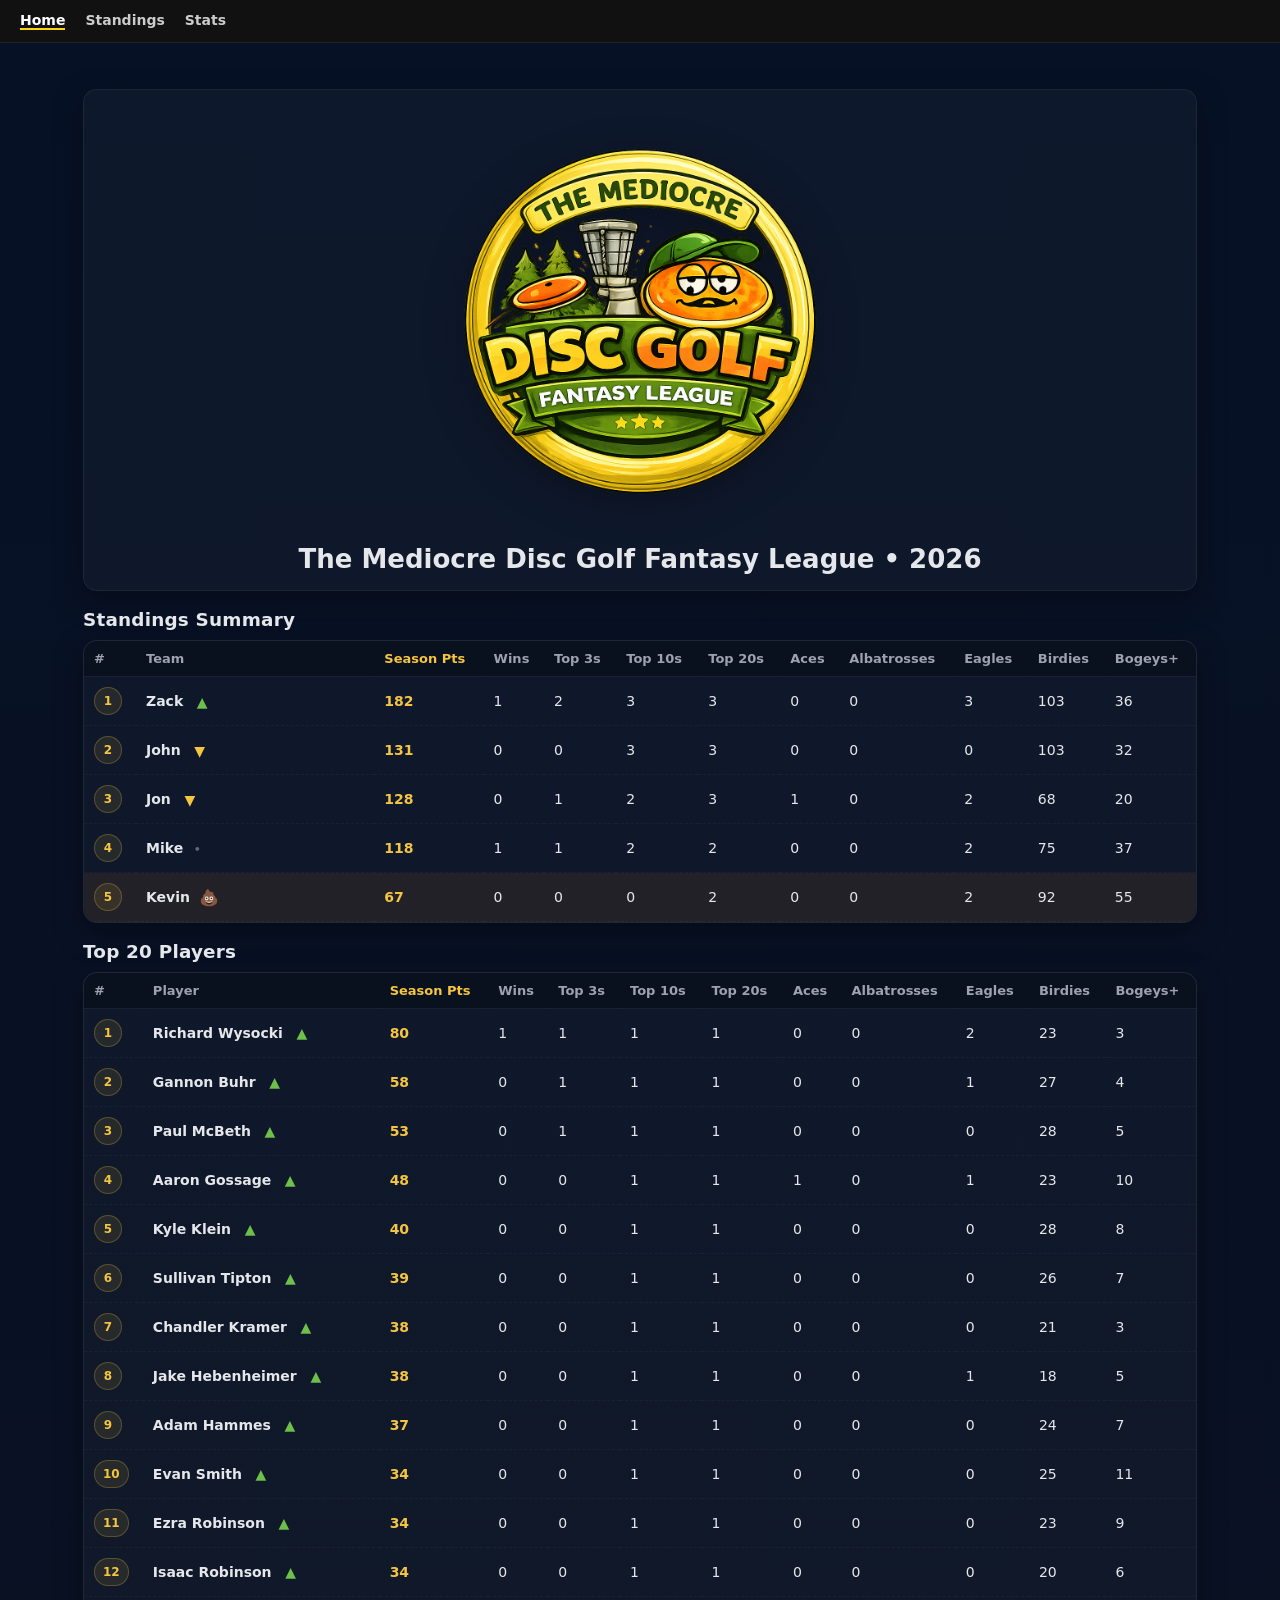
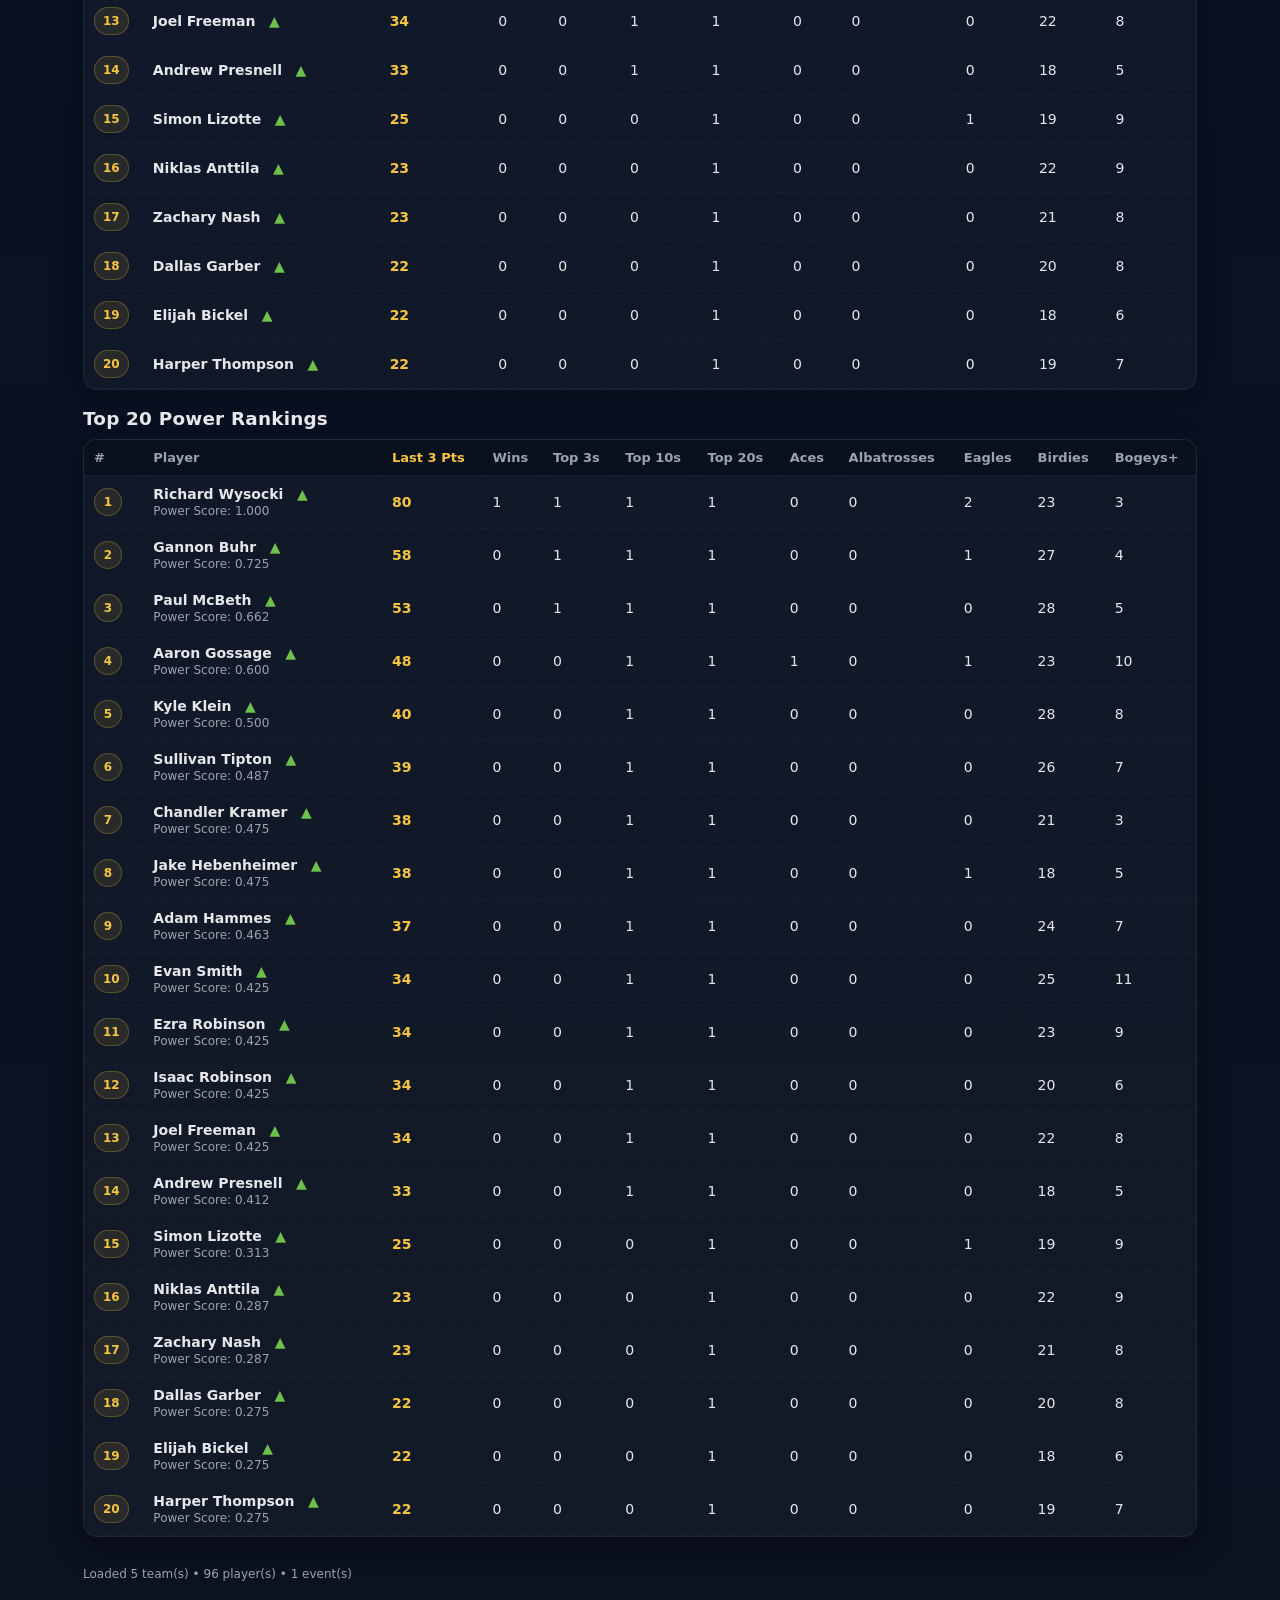
==== index.html @ b7d3c02b "Update index.html" ====
<!doctype html>
<html lang="en">
<head>
  <meta charset="utf-8" />
  <meta name="viewport" content="width=device-width,initial-scale=1" />
  <title>The Mediocre Disc Golf Fantasy League — Home</title>
  <link rel="stylesheet" href="assets/style.css" />
  <style>
    :root {
      --mdgfl-gold: #f5c542;
      --mdgfl-green: #6fbf4b;
      --mdgfl-yellow: #f5c542;
    }

    .home-wrap {
      display: grid;
      gap: 18px;
    }

    .meme-of-shame {
      background: rgba(121, 72, 28, 0.18);
    }      
    .hero {
      text-align: center;
      padding: 26px 18px 16px;
    }

    .hero-logo {
      width: min(420px, 82vw);
      max-width: 100%;
      display: block;
      margin: 0 auto 8px;
      filter: drop-shadow(0 10px 20px rgba(0,0,0,.28));
    }

    .hero h1 {
      margin: 0;
    }

    .section-head {
      display: flex;
      align-items: flex-end;
      justify-content: space-between;
      gap: 10px;
      margin-bottom: 10px;
      flex-wrap: wrap;
    }

    .section-head h2 {
      margin: 0;
      font-size: 1.15rem;
      letter-spacing: .2px;
    }

    .section-head .meta {
      font-size: .92rem;
    }

    .summary-table th,
    .summary-table td {
      white-space: nowrap;
      vertical-align: middle;
    }

    .summary-table td.name-cell {
      white-space: normal;
      min-width: 220px;
    }

    .summary-table td.points-cell,
    .summary-table th.points-cell {
      font-weight: 800;
      color: var(--mdgfl-gold);
    }

    .summary-table.compact td,
    .summary-table.compact th {
      padding-top: 10px;
      padding-bottom: 10px;
    }

    .rank-pill {
      display: inline-grid;
      place-items: center;
      min-width: 28px;
      height: 28px;
      padding: 0 8px;
      border-radius: 999px;
      border: 1px solid rgba(245, 197, 66, .25);
      background: rgba(245, 197, 66, .10);
      color: var(--mdgfl-gold);
      font-weight: 800;
      font-size: 12px;
    }

    .movement {
      display: inline-flex;
      align-items: center;
      justify-content: center;
      min-width: 22px;
      margin-left: 8px;
      font-size: 14px;
      font-weight: 900;
      vertical-align: middle;
    }

    .movement.up {
      color: var(--mdgfl-green);
    }

    .movement.down {
      color: var(--mdgfl-yellow);
    }

    .movement.flat {
      color: rgba(255,255,255,.35);
      font-size: 11px;
      min-width: 12px;
    }

    .movement.poo {
      font-size: 16px;
      line-height: 1;
    }

    .player-line {
      display: inline-flex;
      align-items: center;
      flex-wrap: wrap;
      gap: 0;
    }

    .power-sub {
      display: block;
      margin-top: 2px;
      font-size: 12px;
    }


    @media (max-width: 900px) {
      .hero-logo { width: min(300px, 76vw); }
    }
  </style>
</head>
<body>
  <nav class="subnav">
    <a href="index.html" class="nav-link">Home</a>
    <a href="standings.html" class="nav-link">Standings</a>
    <a href="stats.html" class="nav-link">Stats</a>
  </nav>

  <div class="wrap home-wrap">
    <section class="hero card">
      <img class="hero-logo" src="assets/logo.png" alt="The Mediocre Disc Golf Fantasy League logo">
      <h1>The Mediocre Disc Golf Fantasy League • 2026</h1>
    </section>

    <section class="standings-section">
      <div class="section-head">
        <h2>Standings Summary</h2>
      </div>
      <div class="card table-wrap">
        <table class="summary-table compact" id="standingsSummaryTable">
          <thead>
            <tr>
              <th>#</th>
              <th>Team</th>
              <th class="points-cell">Season Pts</th>
              <th>Wins</th>
              <th>Top 3s</th>
              <th>Top 10s</th>
              <th>Top 20s</th>
              <th>Aces</th>
              <th>Albatrosses</th>
              <th>Eagles</th>
              <th>Birdies</th>
              <th>Bogeys+</th>
            </tr>
          </thead>
          <tbody>
            <tr><td colspan="12" class="muted" style="padding:16px;">Loading…</td></tr>
          </tbody>
        </table>
      </div>
    </section>

    <section>
      <div class="section-head">
        <h2>Top 20 Players</h2>
        </div>
      <div class="card table-wrap">
        <table class="summary-table" id="topPlayersTable">
          <thead>
            <tr>
              <th>#</th>
              <th>Player</th>
              <th class="points-cell">Season Pts</th>
              <th>Wins</th>
              <th>Top 3s</th>
              <th>Top 10s</th>
              <th>Top 20s</th>
              <th>Aces</th>
              <th>Albatrosses</th>
              <th>Eagles</th>
              <th>Birdies</th>
              <th>Bogeys+</th>
            </tr>
          </thead>
          <tbody>
            <tr><td colspan="12" class="muted" style="padding:16px;">Loading…</td></tr>
          </tbody>
        </table>
      </div>
    </section>

    <section>
      <div class="section-head">
        <h2>Top 20 Power Rankings</h2>
        </div>
      <div class="card table-wrap">
        <table class="summary-table" id="powerRankingsTable">
          <thead>
            <tr>
              <th>#</th>
              <th>Player</th>
              <th class="points-cell">Last 3 Pts</th>
              <th>Wins</th>
              <th>Top 3s</th>
              <th>Top 10s</th>
              <th>Top 20s</th>
              <th>Aces</th>
              <th>Albatrosses</th>
              <th>Eagles</th>
              <th>Birdies</th>
              <th>Bogeys+</th>
            </tr>
          </thead>
          <tbody>
            <tr><td colspan="12" class="muted" style="padding:16px;">Loading…</td></tr>
          </tbody>
        </table>
      </div>
    </section>

    <footer class="muted footer" id="footer"></footer>
  </div>

  <script>
    (function(){
      const links = document.querySelectorAll('.nav-link');
      links.forEach(link => {
        const here = location.pathname.split('/').pop() || 'index.html';
        const target = (link.getAttribute('href') || '').split('/').pop();
        if (target === here) link.classList.add('active');
      });
    })();

    function parseCsv(text) {
      const rows = [];
      let row = [];
      let cur = '';
      let inQuotes = false;
      for (let i = 0; i < text.length; i++) {
        const c = text[i];
        const next = text[i + 1];
        if (c === '"' && inQuotes && next === '"') { cur += '"'; i++; continue; }
        if (c === '"') { inQuotes = !inQuotes; continue; }
        if (!inQuotes && c === ',') { row.push(cur); cur = ''; continue; }
        if (!inQuotes && (c === '\n' || c === '\r')) {
          if (c === '\r' && next === '\n') i++;
          row.push(cur); cur = '';
          if (row.some(v => String(v).trim() !== '')) rows.push(row);
          row = [];
          continue;
        }
        cur += c;
      }
      row.push(cur);
      if (row.some(v => String(v).trim() !== '')) rows.push(row);
      return rows;
    }

    function norm(s){ return String(s ?? '').trim().toLowerCase(); }
    function sum(arr){ return arr.reduce((a,b)=>a + Number(b || 0), 0); }
    function toNum(v){ const n = Number(String(v ?? '').replace(/,/g, '').trim()); return Number.isFinite(n) ? n : 0; }
    function escapeHtml(s) {
      return String(s)
        .replaceAll('&','&amp;')
        .replaceAll('<','&lt;')
        .replaceAll('>','&gt;')
        .replaceAll('"','&quot;')
        .replaceAll("'",'&#039;');
    }

    function findColumnIndex(header, candidates){
      for (const cand of candidates) {
        const i = header.indexOf(cand);
        if (i >= 0) return i;
      }
      return -1;
    }

    function firstExistingIndex(header, candidateSets) {
      for (const candidates of candidateSets) {
        const i = findColumnIndex(header, candidates);
        if (i >= 0) return i;
      }
      return -1;
    }

    function parseFinishValue(raw) {
      const s = String(raw ?? '').trim().toUpperCase();
      if (!s) return null;
      const cleaned = s.replace(/^T/, '').match(/\d+/);
      if (!cleaned) return null;
      const n = Number(cleaned[0]);
      return Number.isFinite(n) ? n : null;
    }

    async function loadEvents(){
      const path = 'data/events.json';
      const res = await fetch(path, { cache: 'no-store' });
      if (!res.ok) throw new Error(`Failed to load ${path} (${res.status})`);
      const events = await res.json();
      if (!Array.isArray(events)) throw new Error('events.json must be an array');
      return events.filter(e => e && e.id && e.csv);
    }

    async function loadRosters(){
      const path = 'data/rosters.json';
      const res = await fetch(path, { cache: 'no-store' });
      if (!res.ok) throw new Error(`Failed to load ${path} (${res.status})`);
      const roster = await res.json();
      if (!roster || !Array.isArray(roster.teams)) throw new Error('rosters.json must be an object with a teams[] array');
      return roster;
    }

    async function loadEventCsv(csvPath) {
      const res = await fetch(csvPath, { cache: 'no-store' });
      if (!res.ok) throw new Error(`Failed to load ${csvPath} (${res.status})`);
      const text = await res.text();
      const rows = parseCsv(text);
      if (rows.length < 2) return [];

      const header = rows[0].map(h => norm(h));
      const idxPdga = firstExistingIndex(header, [["pdga", "pdga #", "pdga#", "pdga number", "pdganumber"]]);
      const idxName = firstExistingIndex(header, [["player", "name", "player name"]]);
      const idxPts = firstExistingIndex(header, [["total points", "totalpoints", "points total", "total_points", "total_point"]]);
      const idxAce = firstExistingIndex(header, [["aces", "ace"]]);
      const idxAlbatross = firstExistingIndex(header, [["albatross", "albatrosses", "albies", "alby", "albatroces"]]);
      const idxEagle = firstExistingIndex(header, [["eagles", "eagle"]]);
      const idxBirdie = firstExistingIndex(header, [["birdies", "birdie"]]);
      const idxBogey = firstExistingIndex(header, [["bogeys+", "bogey+", "bogeys", "bogey", "bogies", "bogie"]]);
      const idxFinish = firstExistingIndex(header, [["place", "finish", "position", "rank", "standing"]]);

      if (idxPdga < 0) throw new Error(`${csvPath}: missing PDGA column`);
      if (idxPts < 0) throw new Error(`${csvPath}: missing Total Points column`);

      return rows.slice(1).map(r => ({
        pdga: String(r[idxPdga] ?? '').trim(),
        player: idxName >= 0 ? String(r[idxName] ?? '').trim() : '',
        points: toNum(r[idxPts]),
        aces: idxAce >= 0 ? toNum(r[idxAce]) : 0,
        albies: idxAlbatross >= 0 ? toNum(r[idxAlbatross]) : 0,
        eagles: idxEagle >= 0 ? toNum(r[idxEagle]) : 0,
        birdies: idxBirdie >= 0 ? toNum(r[idxBirdie]) : 0,
        bogeys: idxBogey >= 0 ? toNum(r[idxBogey]) : 0,
        finish: idxFinish >= 0 ? parseFinishValue(r[idxFinish]) : null
      })).filter(r => r.pdga);
    }

    function createPlayerAggregate(baseName = '') {
      return {
        player: baseName,
        pdga: '',
        seasonPoints: 0,
        recentPoints: 0,
        aces: 0,
        albies: 0,
        eagles: 0,
        birdies: 0,
        bogeys: 0,
        wins: 0,
        top3s: 0,
        top10s: 0,
        top20s: 0,
        recent: {
          aces: 0,
          albies: 0,
          eagles: 0,
          birdies: 0,
          bogeys: 0,
          wins: 0,
          top3s: 0,
          top10s: 0,
          top20s: 0
        },
        powerScore: 0
      };
    }

    function applyEventStats(target, row, useRecent) {
      target.seasonPoints += row.points;
      target.aces += row.aces;
      target.albies += row.albies;
      target.eagles += row.eagles;
      target.birdies += row.birdies;
      target.bogeys += row.bogeys;
      if (row.finish === 1) target.wins += 1;
      if (row.finish !== null && row.finish <= 3) target.top3s += 1;
      if (row.finish !== null && row.finish <= 10) target.top10s += 1;
      if (row.finish !== null && row.finish <= 20) target.top20s += 1;

      if (useRecent) {
        target.recentPoints += row.points;
        target.recent.aces += row.aces;
        target.recent.albies += row.albies;
        target.recent.eagles += row.eagles;
        target.recent.birdies += row.birdies;
        target.recent.bogeys += row.bogeys;
        if (row.finish === 1) target.recent.wins += 1;
        if (row.finish !== null && row.finish <= 3) target.recent.top3s += 1;
        if (row.finish !== null && row.finish <= 10) target.recent.top10s += 1;
        if (row.finish !== null && row.finish <= 20) target.recent.top20s += 1;
      }
    }

    function movementInfo(currentRank, previousRank) {
      if (!Number.isFinite(previousRank) && Number.isFinite(currentRank)) return { cls: 'up', symbol: '▲', label: 'New to rankings' };
      if (!Number.isFinite(currentRank)) return { cls: 'flat', symbol: '•', label: 'No change' };
      if (currentRank < previousRank) return { cls: 'up', symbol: '▲', label: `Up ${previousRank - currentRank}` };
      if (currentRank > previousRank) return { cls: 'down', symbol: '▼', label: `Down ${currentRank - previousRank}` };
      return { cls: 'flat', symbol: '•', label: 'No change' };
    }

    function movementHtml(info) {
      return `<span class="movement ${info.cls}" title="${escapeHtml(info.label)}">${info.symbol}</span>`;
    }

    function buildRankMap(items, getKey) {
      const map = new Map();
      items.forEach((item, idx) => map.set(getKey(item), idx + 1));
      return map;
    }

    function buildStandingsSummary(teams, previousRankMap, tbody) {
      tbody.innerHTML = '';
      if (!teams.length) {
        tbody.innerHTML = `<tr><td colspan="12" class="muted" style="padding:16px;">No teams found in <code>rosters.json</code>.</td></tr>`;
        return;
      }
      teams.forEach((team, idx) => {
        const isLast = idx === teams.length - 1;
        const prev = previousRankMap.get(team.name);
        const onlyOneEvent = previousRankMap.size === 0;

        let indicator;
        if (isLast) {
          indicator = '<span class="movement poo" title="Meme of Shame">💩</span>';
        } else if (onlyOneEvent) {
          if (idx === 0) {
            indicator = '<span class="movement up" title="First event leader">▲</span>';
          } else {
            indicator = '<span class="movement down" title="Behind leader after first event">▼</span>';
          }
        } else {
          const move = movementInfo(idx + 1, prev);
          indicator = movementHtml(move);
        }
        
        const tr = document.createElement('tr');
        if (isLast) tr.classList.add('meme-of-shame');
        tr.innerHTML = `
          <td><span class="rank-pill">${idx + 1}</span></td>
          <td class="name-cell"><strong>${escapeHtml(team.name)}</strong>${indicator}</td>
          <td class="points-cell">${team._season || 0}</td>
          <td>${team._stats.wins}</td>
          <td>${team._stats.top3s}</td>
          <td>${team._stats.top10s}</td>
          <td>${team._stats.top20s}</td>
          <td>${team._stats.aces}</td>
          <td>${team._stats.albies}</td>
          <td>${team._stats.eagles}</td>
          <td>${team._stats.birdies}</td>
          <td>${team._stats.bogeys}</td>`;
        tbody.appendChild(tr);
      });
    }

    function renderTopPlayers(players, previousRankMap, tbody) {
      tbody.innerHTML = '';
      if (!players.length) {
        tbody.innerHTML = `<tr><td colspan="12" class="muted" style="padding:16px;">No player totals available.</td></tr>`;
        return;
      }
      players.slice(0, 20).forEach((p, idx) => {
        const move = movementInfo(idx + 1, previousRankMap.get(p.pdga));
        const tr = document.createElement('tr');
        tr.innerHTML = `
          <td><span class="rank-pill">${idx + 1}</span></td>
          <td class="name-cell"><span class="player-line"><strong>${escapeHtml(p.player || '(Unnamed)')}</strong>${movementHtml(move)}</span></td>
          <td class="points-cell">${p.seasonPoints}</td>
          <td>${p.wins}</td>
          <td>${p.top3s}</td>
          <td>${p.top10s}</td>
          <td>${p.top20s}</td>
          <td>${p.aces}</td>
          <td>${p.albies}</td>
          <td>${p.eagles}</td>
          <td>${p.birdies}</td>
          <td>${p.bogeys}</td>`;
        tbody.appendChild(tr);
      });
    }

    function renderPowerRankings(players, previousRankMap, tbody) {
      tbody.innerHTML = '';
      if (!players.length) {
        tbody.innerHTML = `<tr><td colspan="12" class="muted" style="padding:16px;">No power rankings available.</td></tr>`;
        return;
      }
      players.slice(0, 20).forEach((p, idx) => {
        const s = p.recent;
        const move = movementInfo(idx + 1, previousRankMap.get(p.pdga));
        const tr = document.createElement('tr');
        tr.innerHTML = `
          <td><span class="rank-pill">${idx + 1}</span></td>
          <td class="name-cell">
            <span class="player-line"><strong>${escapeHtml(p.player || '(Unnamed)')}</strong>${movementHtml(move)}</span>
            <span class="muted power-sub">Power Score: ${p.powerScore.toFixed(3)}</span>
          </td>
          <td class="points-cell">${p.recentPoints}</td>
          <td>${s.wins}</td>
          <td>${s.top3s}</td>
          <td>${s.top10s}</td>
          <td>${s.top20s}</td>
          <td>${s.aces}</td>
          <td>${s.albies}</td>
          <td>${s.eagles}</td>
          <td>${s.birdies}</td>
          <td>${s.bogeys}</td>`;
        tbody.appendChild(tr);
      });
    }

    function buildTeamStandings(events, roster, pointsByEvent, rowsByEvent) {
      const teams = (roster?.teams || []).map((t, idx) => ({
        index: idx,
        name: (t?.name || `Team ${idx+1}`),
        players: (t?.players || []).filter(p => p && p.pdga)
      }));

      for (const team of teams) {
        for (const p of team.players) {
          const perEvent = events.map(evt => {
            const m = pointsByEvent.get(evt.id);
            return m ? (m.get(String(p.pdga)) || 0) : 0;
          });
          p._perEvent = perEvent;
          p._rawSeason = sum(perEvent);
          p._id = String(p.pdga || p.player || '');
        }

        team._countedByEvent = events.map((evt, i) => {
          const scored = team.players.map(p => ({
            id: p._id,
            score: Number(p._perEvent[i] || 0),
            rawSeason: Number(p._rawSeason || 0),
            name: String(p.player || '')
          }));

          scored.sort((a, b) => (b.score - a.score) || (b.rawSeason - a.rawSeason) || a.name.localeCompare(b.name));
          const keep = new Set();
          if (scored.length <= 5) {
            scored.forEach(s => keep.add(s.id));
            return keep;
          }

          const cutoffScore = scored[4].score;
          const above = scored.filter(s => s.score > cutoffScore);
          above.forEach(s => keep.add(s.id));
          const remainingSlots = 5 - above.length;
          const tied = scored.filter(s => s.score === cutoffScore)
            .sort((a, b) => (b.rawSeason - a.rawSeason) || a.name.localeCompare(b.name));
          tied.slice(0, Math.max(0, remainingSlots)).forEach(s => keep.add(s.id));
          return keep;
        });

        team._perEvent = events.map((evt, i) => {
          const keep = team._countedByEvent[i];
          return team.players.reduce((acc, p) => acc + (keep.has(p._id) ? Number(p._perEvent[i] || 0) : 0), 0);
        });

        team._stats = {
          aces: 0,
          albies: 0,
          eagles: 0,
          birdies: 0,
          bogeys: 0,
          wins: 0,
          top3s: 0,
          top10s: 0,
          top20s: 0
        };

        events.forEach((evt, i) => {
          const keep = team._countedByEvent[i];
          const rows = rowsByEvent.get(evt.id) || [];
          rows.forEach(row => {
            const id = String(row.pdga || '');
            if (!keep.has(id)) return;
            team._stats.aces += Number(row.aces || 0);
            team._stats.albies += Number(row.albies || 0);
            team._stats.eagles += Number(row.eagles || 0);
            team._stats.birdies += Number(row.birdies || 0);
            team._stats.bogeys += Number(row.bogeys || 0);
            if (row.finish === 1) team._stats.wins += 1;
            if (row.finish !== null && row.finish <= 3) team._stats.top3s += 1;
            if (row.finish !== null && row.finish <= 10) team._stats.top10s += 1;
            if (row.finish !== null && row.finish <= 20) team._stats.top20s += 1;
          });
        });

        team._season = sum(team._perEvent);
      }

      teams.sort((a,b) => (b._season - a._season) || a.name.localeCompare(b.name));
      return teams;
    }

    function computePlayerTotals(events, rowsByEvent, recentWindow) {
      const recentEvents = events.slice(-recentWindow);
      const recentIds = new Set(recentEvents.map(e => e.id));
      const playerTotals = new Map();

      for (const evt of events) {
        const rows = rowsByEvent.get(evt.id) || [];
        rows.forEach(row => {
          const id = String(row.pdga);
          if (!playerTotals.has(id)) {
            const agg = createPlayerAggregate(row.player || '');
            agg.pdga = id;
            playerTotals.set(id, agg);
          }
          const agg = playerTotals.get(id);
          if (!agg.player && row.player) agg.player = row.player;
          applyEventStats(agg, row, recentIds.has(evt.id));
        });
      }

      const players = Array.from(playerTotals.values());
      const maxSeasonPoints = Math.max(1, ...players.map(p => p.seasonPoints));
      const maxRecentPoints = Math.max(1, ...players.map(p => p.recentPoints));
      players.forEach(p => {
        p.powerScore = (0.5 * (p.seasonPoints / maxSeasonPoints)) + (0.5 * (p.recentPoints / maxRecentPoints));
      });
      return { players, recentEvents };
    }

    function sortPlayersBySeason(players) {
      return [...players].sort((a, b) =>
        (b.seasonPoints - a.seasonPoints) ||
        (b.wins - a.wins) ||
        (b.top3s - a.top3s) ||
        String(a.player).localeCompare(String(b.player))
      );
    }

    function sortPlayersByPower(players) {
      return [...players].sort((a, b) =>
        (b.powerScore - a.powerScore) ||
        (b.recentPoints - a.recentPoints) ||
        (b.seasonPoints - a.seasonPoints) ||
        String(a.player).localeCompare(String(b.player))
      );
    }

    async function loadAndRender() {
      const standingsBody = document.querySelector('#standingsSummaryTable tbody');
      const playersBody = document.querySelector('#topPlayersTable tbody');
      const powerBody = document.querySelector('#powerRankingsTable tbody');
      standingsBody.innerHTML = `<tr><td colspan="12" class="muted" style="padding:16px;">Loading…</td></tr>`;
      playersBody.innerHTML = `<tr><td colspan="12" class="muted" style="padding:16px;">Loading…</td></tr>`;
      powerBody.innerHTML = `<tr><td colspan="12" class="muted" style="padding:16px;">Loading…</td></tr>`;

      const [events, roster] = await Promise.all([loadEvents(), loadRosters()]);
      if (!events.length) throw new Error('No events found in events.json');

      const rowsByEvent = new Map();
      const pointsByEvent = new Map();
      for (const evt of events) {
        const rows = await loadEventCsv(evt.csv);
        rowsByEvent.set(evt.id, rows);
        const pointMap = new Map();
        rows.forEach(row => pointMap.set(String(row.pdga), row.points));
        pointsByEvent.set(evt.id, pointMap);
      }

      const previousEvents = events.slice(0, -1);

      const teamsCurrent = buildTeamStandings(events, roster, pointsByEvent, rowsByEvent);
      const teamsPrevious = buildTeamStandings(previousEvents, roster, pointsByEvent, rowsByEvent);
      const previousTeamRanks = buildRankMap(teamsPrevious, t => t.name);
      buildStandingsSummary(teamsCurrent, previousTeamRanks, standingsBody);

      const currentPlayerData = computePlayerTotals(events, rowsByEvent, 3);
      const previousPlayerData = computePlayerTotals(previousEvents, rowsByEvent, 3);

      const currentTopPlayers = sortPlayersBySeason(currentPlayerData.players);
      const previousTopPlayers = sortPlayersBySeason(previousPlayerData.players);
      const previousPlayerRanks = buildRankMap(previousTopPlayers, p => p.pdga);
      renderTopPlayers(currentTopPlayers, previousPlayerRanks, playersBody);

      const currentPowerRankings = sortPlayersByPower(currentPlayerData.players);
      const previousPowerRankings = sortPlayersByPower(previousPlayerData.players);
      const previousPowerRanks = buildRankMap(previousPowerRankings, p => p.pdga);
      renderPowerRankings(currentPowerRankings, previousPowerRanks, powerBody);

      document.getElementById('footer').textContent = `Loaded ${teamsCurrent.length} team(s) • ${currentPlayerData.players.length} player(s) • ${events.length} event(s)`;
    }

    loadAndRender().catch(err => {
      console.error(err);
      const msg = `Error: ${escapeHtml(err.message)}`;
      document.querySelector('#standingsSummaryTable tbody').innerHTML = `<tr><td colspan="12" class="muted" style="padding:16px;">${msg}</td></tr>`;
      document.querySelector('#topPlayersTable tbody').innerHTML = `<tr><td colspan="12" class="muted" style="padding:16px;">${msg}</td></tr>`;
      document.querySelector('#powerRankingsTable tbody').innerHTML = `<tr><td colspan="12" class="muted" style="padding:16px;">${msg}</td></tr>`;
      document.getElementById('footer').textContent = '';
    });
  </script>
</body>
</html>
---- assets/style.css ----
:root{
  --bg:#0b1220; --card:#101a2e; --line:rgba(255,255,255,.06);
  --txt:#e5e7eb; --muted:#9ca3af; --accent:#d4af37;
}
*{box-sizing:border-box}
body{margin:0;background:linear-gradient(180deg,#071126,#0b1220);color:var(--txt);
  font-family:system-ui,-apple-system,Segoe UI,Roboto,Arial}
.wrap{max-width:1150px;margin:28px auto;padding:18px}
.header{display:flex;
  align-items:center;
  gap:10px;}
.logo-img{
  width:128px;
  height:auto;
  object-fit:contain;
}
h1{margin:0;font-size:26px}
.muted{color:var(--muted)}
.card{background:rgba(255,255,255,.03);border:1px solid var(--line);border-radius:14px;
  box-shadow:0 10px 30px rgba(0,0,0,.35)}
.bar{display:flex;justify-content:space-between;gap:12px;align-items:center;padding:12px 12px;margin-bottom:12px;flex-wrap:wrap}
.bar-left{display:flex;gap:10px;align-items:center;flex-wrap:wrap}
.bar-right{display:flex;gap:8px;align-items:center}
select,input,button{
  background:rgba(0,0,0,.25);border:1px solid var(--line);color:var(--txt);
  border-radius:10px;padding:10px 10px;font-size:14px
}
button{cursor:pointer}
button:hover{border-color:rgba(255,255,255,.14)}
.table-wrap{overflow:auto}
table{width:100%;border-collapse:collapse}
thead th{position:sticky;top:0;background:rgba(10,16,30,.95);backdrop-filter:blur(8px);
  text-align:left;padding:10px 10px;border-bottom:1px solid var(--line);font-size:13px;color:var(--muted)}
tbody td{padding:10px 10px;border-bottom:1px dashed rgba(255,255,255,.04);font-size:14px}
td.num, th.num{text-align:right}
td.place{color:var(--accent);font-weight:800}
.footer{margin-top:12px;font-size:12px}
.subnav {
  display: flex;
  gap: 20px;
  padding: 12px 20px;
  background: #111;
  border-bottom: 1px solid #222;
}

.subnav a {
  text-decoration: none;
  color: #ccc;
  font-weight: 600;
  font-size: 14px;
}

.subnav a:hover {
  color: white;
}
.nav-link.active {
  color: white;
  border-bottom: 2px solid gold;
}
{
.team-row td { font-weight: 600; }
.player-row td:first-child { padding-left: 18px; }
}
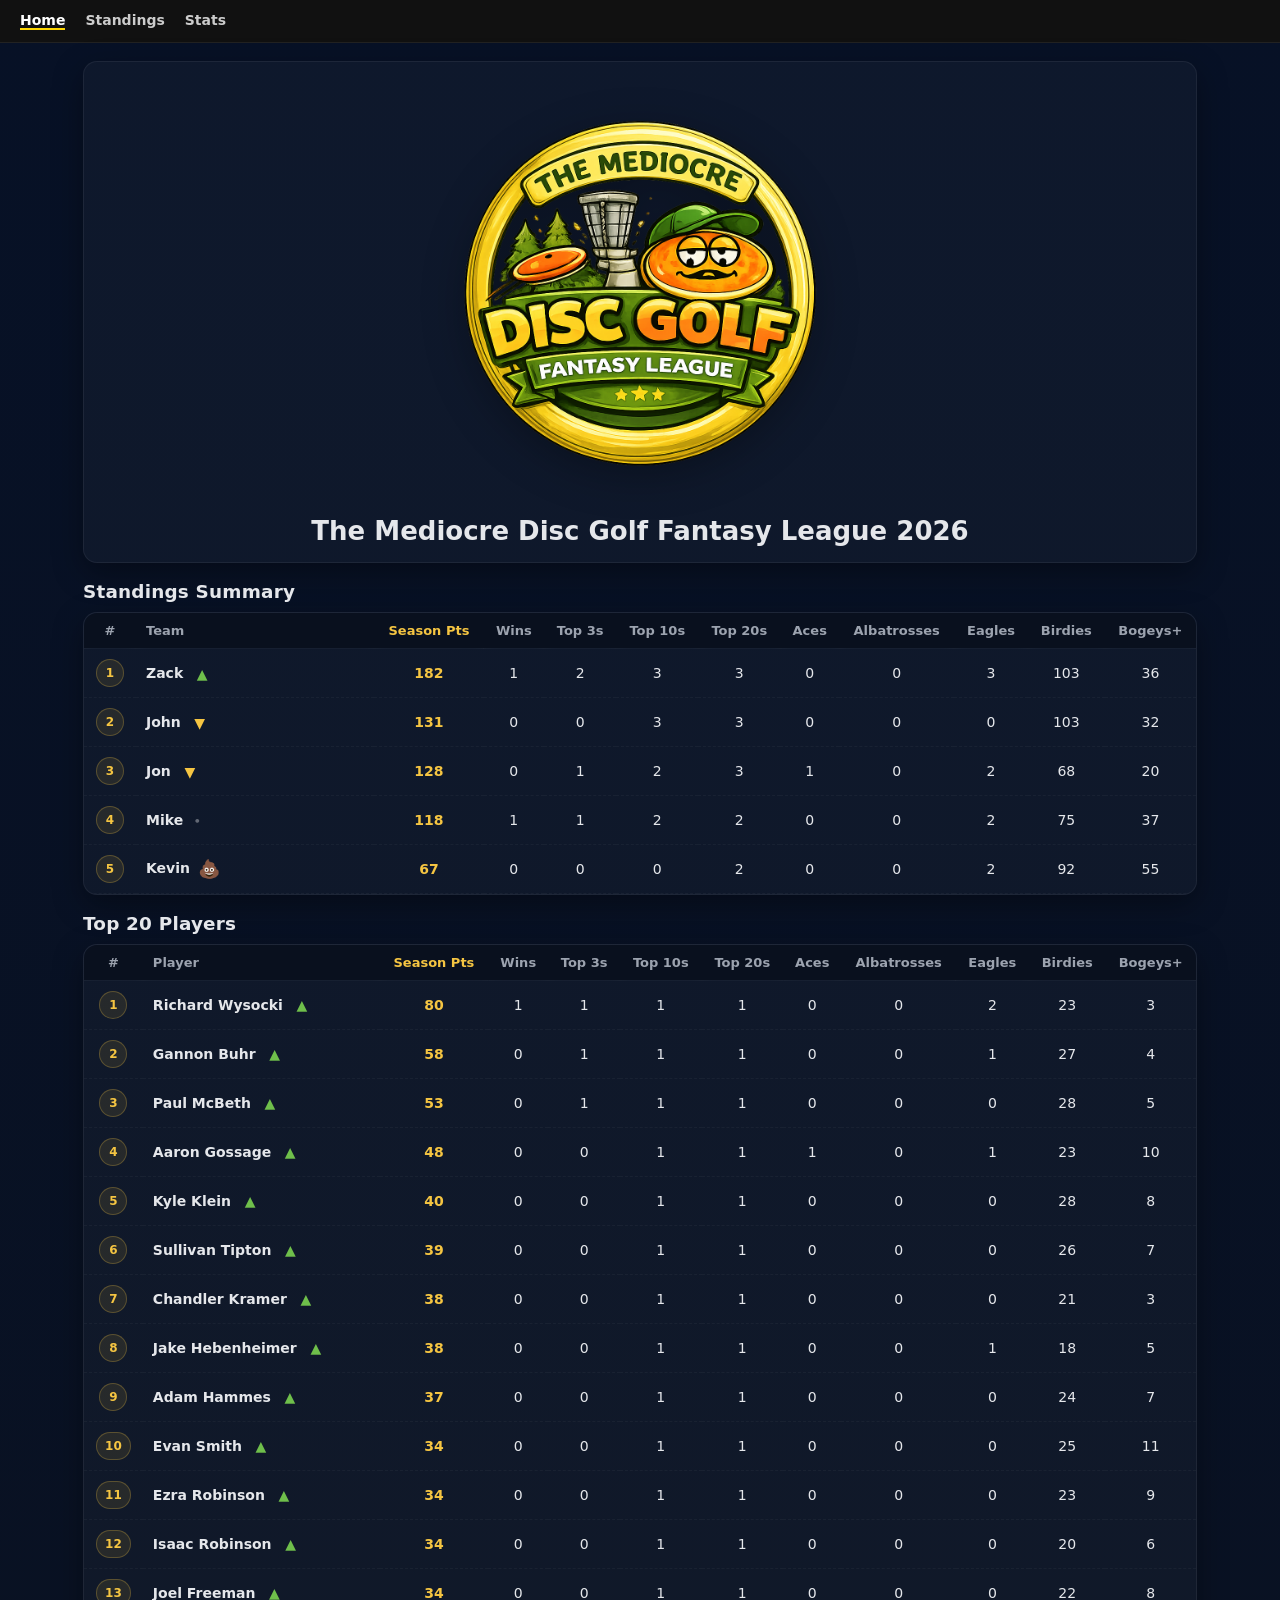
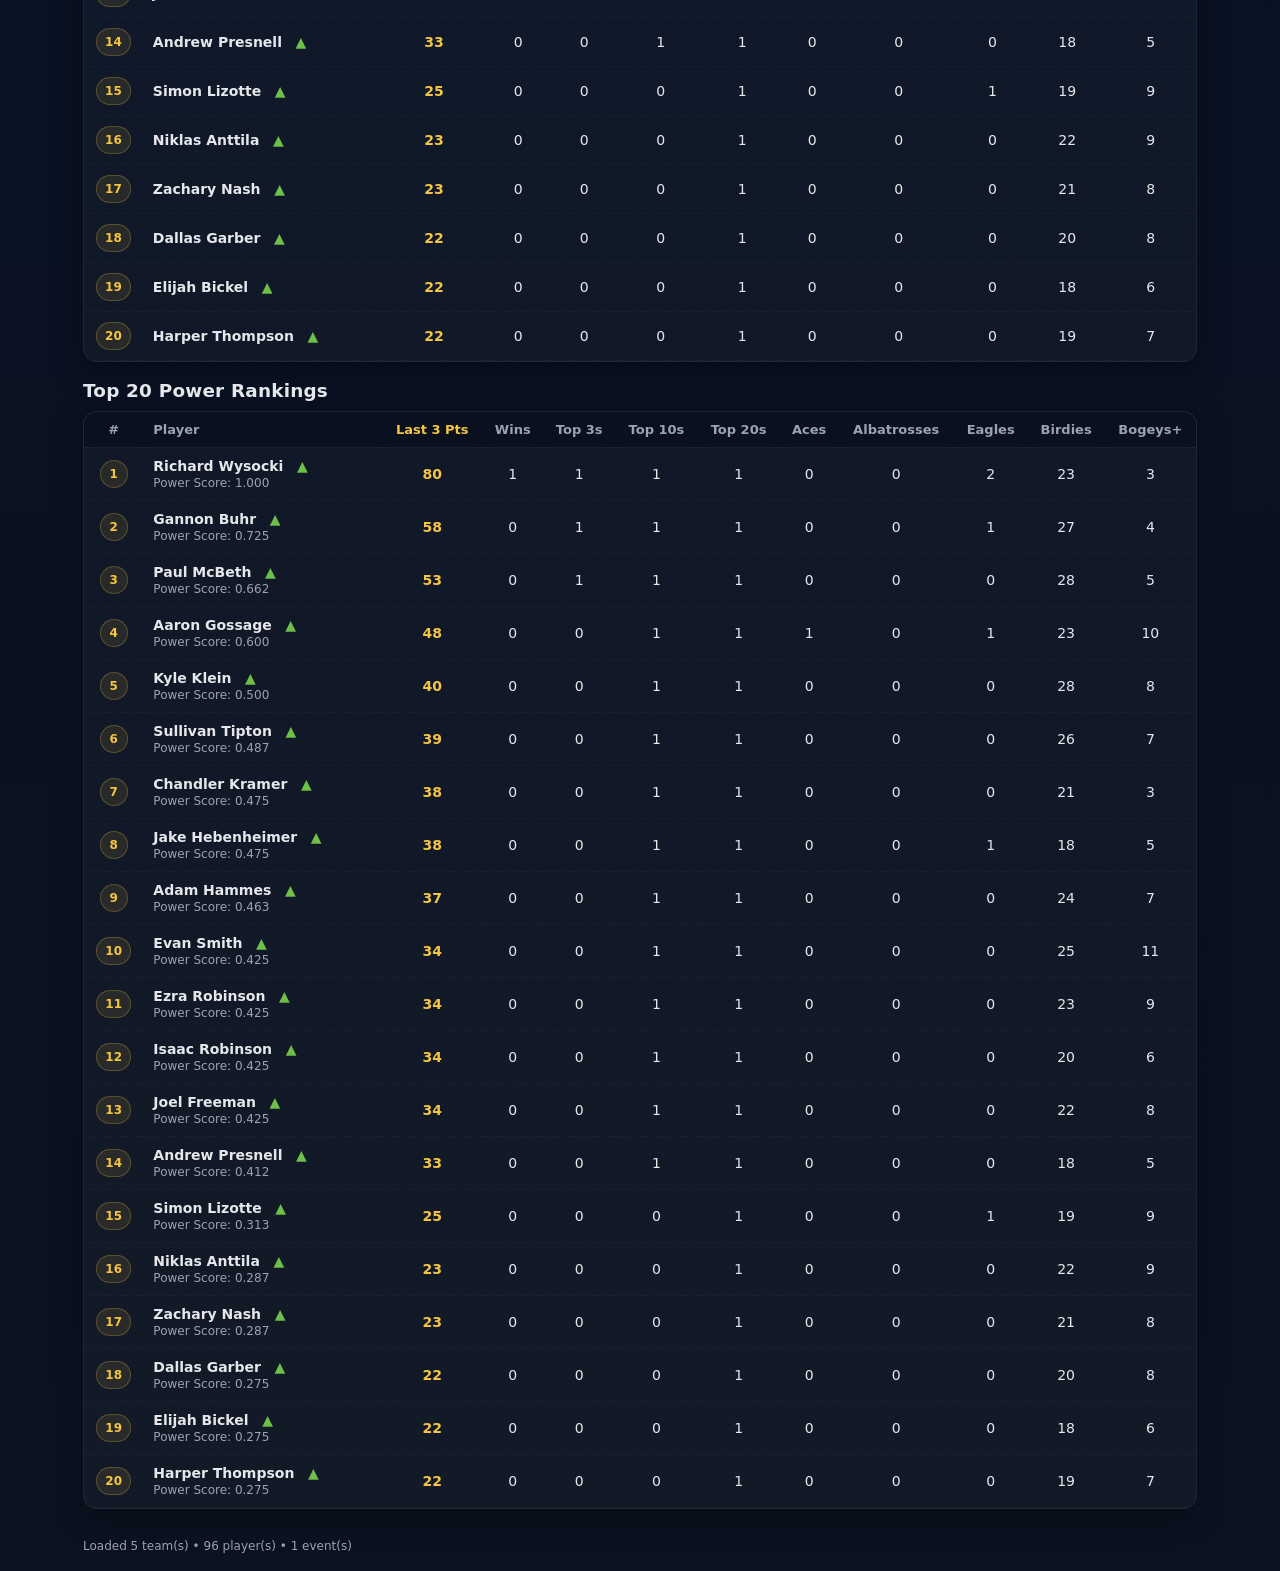
==== commit c71f1318: "Update index.html" ====
--- a/index.html
+++ b/index.html
@@ -1,6 +1,3 @@
-
-  
-
 
 <!doctype html>
 <html lang="en">
@@ -19,11 +16,10 @@
     .home-wrap {
       display: grid;
       gap: 18px;
-    }
-
-    .meme-of-shame {
-      background: rgba(121, 72, 28, 0.18);
-    }      
+      width: min(1200px, calc(100% - 32px));
+      margin: 0 auto;
+    }
+   
     .hero {
       text-align: center;
       padding: 26px 18px 16px;
@@ -64,23 +60,46 @@
     .summary-table td {
       white-space: nowrap;
       vertical-align: middle;
-    }
-
-    .summary-table td.name-cell {
+      padding-left: 10px;
+      padding-right: 10px;
+    }
+
+    .summary-table td.name-cell,
+    .summary-table th.name-cell {
       white-space: normal;
       min-width: 220px;
+      text-align: left;
     }
 
     .summary-table td.points-cell,
     .summary-table th.points-cell {
       font-weight: 800;
       color: var(--mdgfl-gold);
+      text-align: center;
     }
 
     .summary-table.compact td,
     .summary-table.compact th {
       padding-top: 10px;
       padding-bottom: 10px;
+    }
+
+    /* Center # column */
+    .summary-table th:first-child,
+    .summary-table td:first-child {
+      text-align: center;
+    }
+
+    /* Keep Team / Player column left aligned */
+    .summary-table th:nth-child(2),
+    .summary-table td:nth-child(2) {
+      text-align: left;
+    }
+
+    /* Center all stat columns starting from Wins onward */
+    .summary-table th:nth-child(n+4),
+    .summary-table td:nth-child(n+4) {
+      text-align: center;
     }
 
     .rank-pill {
@@ -123,7 +142,7 @@
     }
 
     .movement.poo {
-      font-size: 16px;
+      font-size: 18px;
       line-height: 1;
     }
 
@@ -140,9 +159,36 @@
       font-size: 12px;
     }
 
+    .standings-section,
+    .home-wrap > section {
+      width: 100%;
+      min-width: 0;
+    }
 
     @media (max-width: 900px) {
       .hero-logo { width: min(300px, 76vw); }
+    }
+
+    html, body {
+      max-width: 100%;
+      overflow-x: hidden;
+    }
+
+    .card.table-wrap {
+      max-width: 100%;
+      overflow-x: auto;
+      overflow-y: hidden;
+      -webkit-overflow-scrolling: touch;
+      overscroll-behavior-x: contain;
+    }
+
+    .card.table-wrap > table,
+    .summary-table,
+    #standingsSummaryTable,
+    #topPlayersTable,
+    #powerRankingsTable {
+      width: max-content;
+      min-width: 100%;
     }
   </style>
 </head>
@@ -156,7 +202,7 @@
   <div class="wrap home-wrap">
     <section class="hero card">
       <img class="hero-logo" src="assets/logo.png" alt="The Mediocre Disc Golf Fantasy League logo">
-      <h1>The Mediocre Disc Golf Fantasy League • 2026</h1>
+      <h1>The Mediocre Disc Golf Fantasy League 2026</h1>
     </section>
 
     <section class="standings-section">
@@ -191,7 +237,7 @@
     <section>
       <div class="section-head">
         <h2>Top 20 Players</h2>
-        </div>
+      </div>
       <div class="card table-wrap">
         <table class="summary-table" id="topPlayersTable">
           <thead>
@@ -220,7 +266,7 @@
     <section>
       <div class="section-head">
         <h2>Top 20 Power Rankings</h2>
-        </div>
+      </div>
       <div class="card table-wrap">
         <table class="summary-table" id="powerRankingsTable">
           <thead>
@@ -454,26 +500,14 @@
         return;
       }
       teams.forEach((team, idx) => {
+        const move = movementInfo(idx + 1, previousRankMap.get(team.name));
         const isLast = idx === teams.length - 1;
-        const prev = previousRankMap.get(team.name);
-        const onlyOneEvent = previousRankMap.size === 0;
-
-        let indicator;
-        if (isLast) {
-          indicator = '<span class="movement poo" title="Meme of Shame">💩</span>';
-        } else if (onlyOneEvent) {
-          if (idx === 0) {
-            indicator = '<span class="movement up" title="First event leader">▲</span>';
-          } else {
-            indicator = '<span class="movement down" title="Behind leader after first event">▼</span>';
-          }
-        } else {
-          const move = movementInfo(idx + 1, prev);
-          indicator = movementHtml(move);
-        }
+
+        const indicator = isLast
+          ? '<span class="movement poo" title="Meme of Shame">💩</span>'
+          : movementHtml(move);
         
         const tr = document.createElement('tr');
-        if (isLast) tr.classList.add('meme-of-shame');
         tr.innerHTML = `
           <td><span class="rank-pill">${idx + 1}</span></td>
           <td class="name-cell"><strong>${escapeHtml(team.name)}</strong>${indicator}</td>
@@ -734,4 +768,3 @@
   </script>
 </body>
 </html>
-
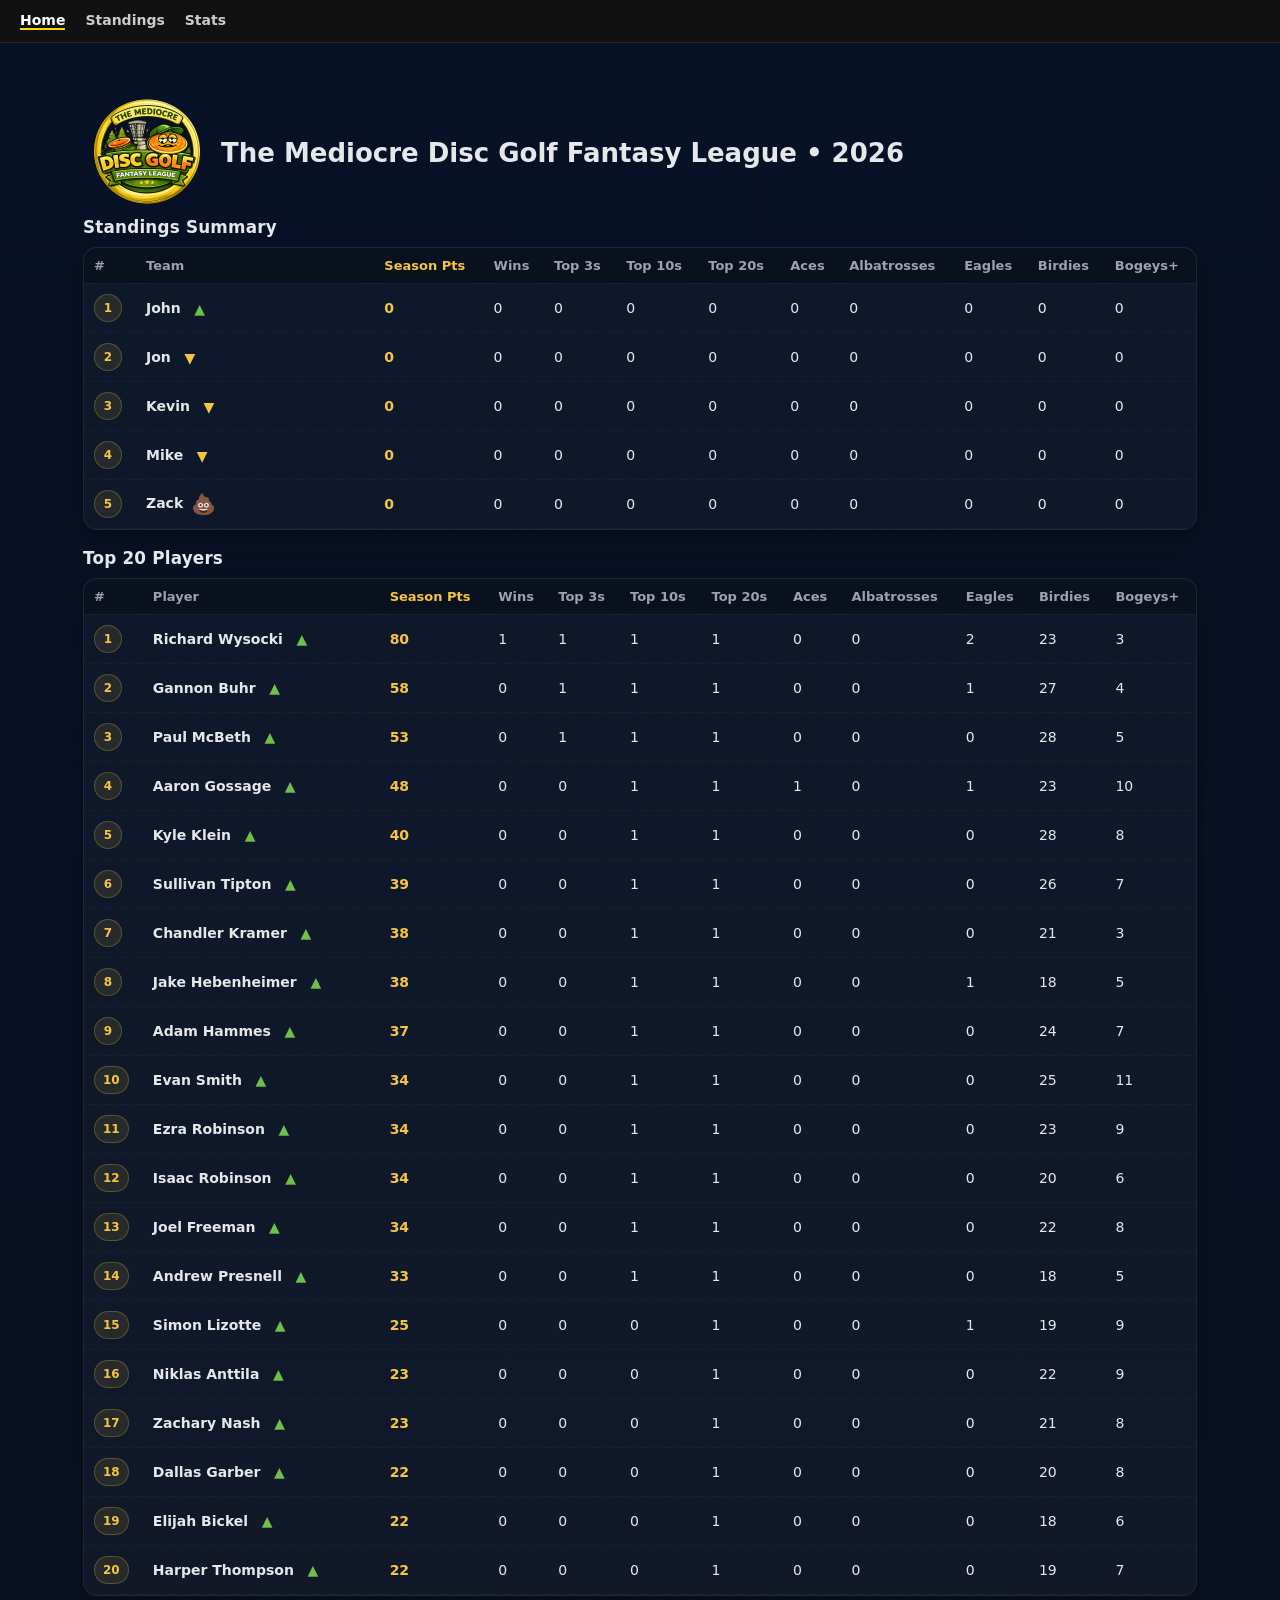
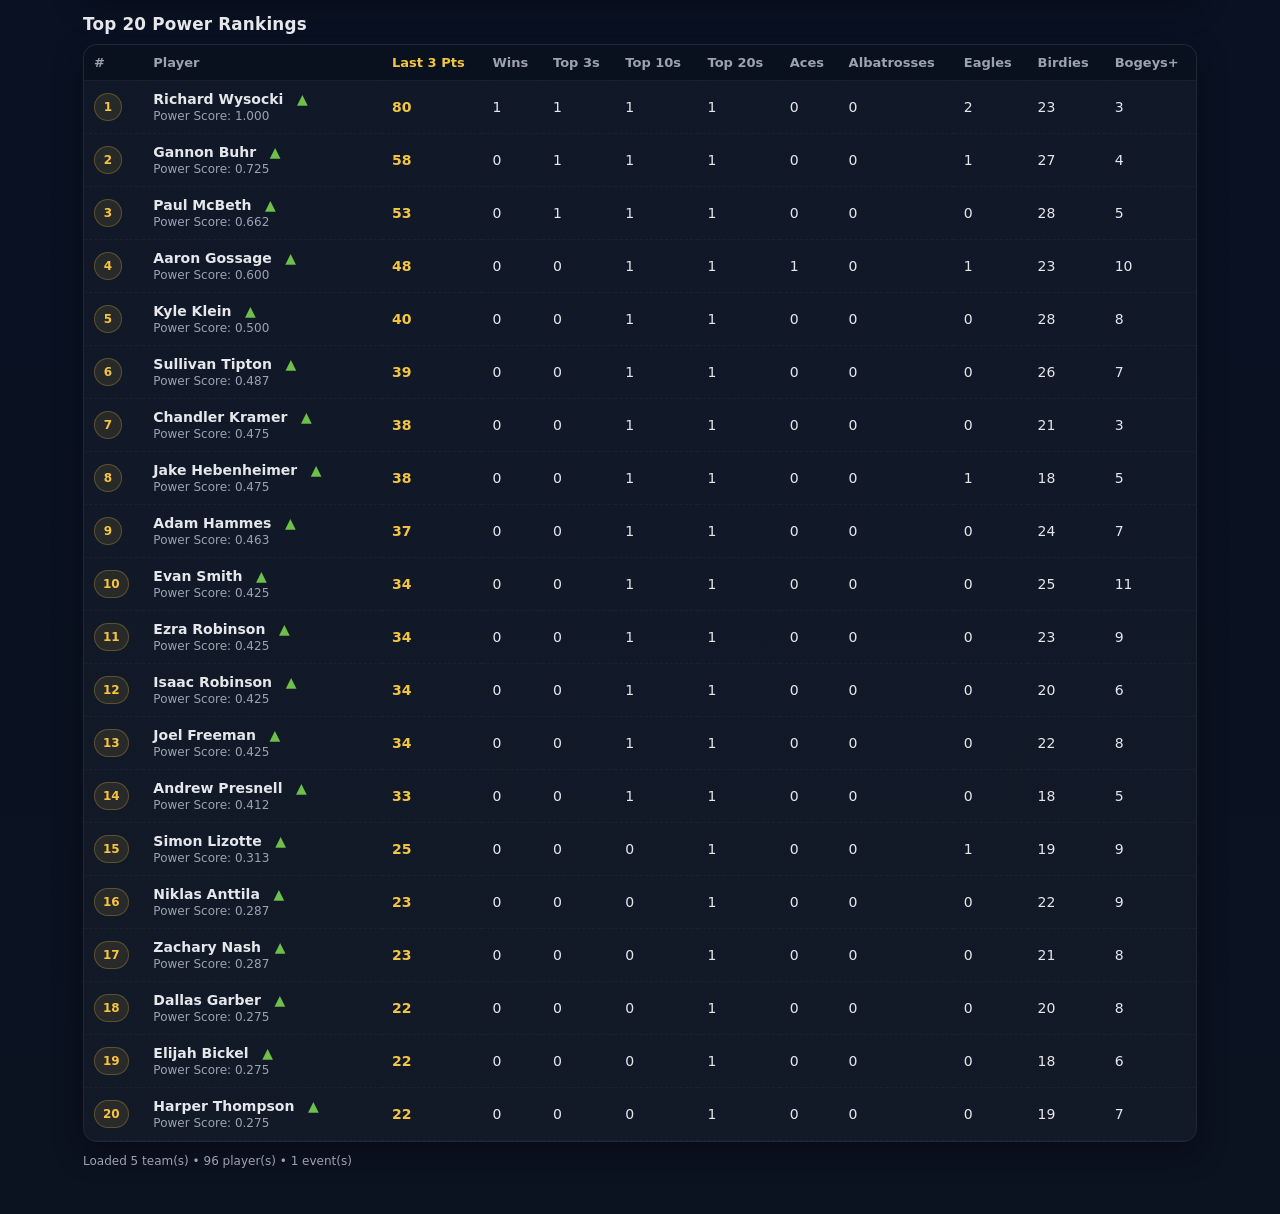
==== commit 4656a6a7: "Update index.html" ====
--- a/index.html
+++ b/index.html
@@ -1,3 +1,6 @@
+
+  
+
 
 <!doctype html>
 <html lang="en">
@@ -7,34 +10,9 @@
   <title>The Mediocre Disc Golf Fantasy League — Home</title>
   <link rel="stylesheet" href="assets/style.css" />
   <style>
-    :root {
-      --mdgfl-gold: #f5c542;
-      --mdgfl-green: #6fbf4b;
-      --mdgfl-yellow: #f5c542;
-    }
-
-    .home-wrap {
+    .index-sections {
       display: grid;
       gap: 18px;
-      width: min(1200px, calc(100% - 32px));
-      margin: 0 auto;
-    }
-   
-    .hero {
-      text-align: center;
-      padding: 26px 18px 16px;
-    }
-
-    .hero-logo {
-      width: min(420px, 82vw);
-      max-width: 100%;
-      display: block;
-      margin: 0 auto 8px;
-      filter: drop-shadow(0 10px 20px rgba(0,0,0,.28));
-    }
-
-    .hero h1 {
-      margin: 0;
     }
 
     .section-head {
@@ -48,58 +26,38 @@
 
     .section-head h2 {
       margin: 0;
-      font-size: 1.15rem;
+      font-size: 1.05rem;
       letter-spacing: .2px;
     }
 
-    .section-head .meta {
-      font-size: .92rem;
+    .summary-table,
+    #standingsSummaryTable,
+    #topPlayersTable,
+    #powerRankingsTable {
+      width: 100%;
     }
 
     .summary-table th,
     .summary-table td {
       white-space: nowrap;
       vertical-align: middle;
-      padding-left: 10px;
-      padding-right: 10px;
-    }
-
-    .summary-table td.name-cell,
-    .summary-table th.name-cell {
+    }
+
+    .summary-table td.name-cell {
       white-space: normal;
       min-width: 220px;
-      text-align: left;
     }
 
     .summary-table td.points-cell,
     .summary-table th.points-cell {
       font-weight: 800;
-      color: var(--mdgfl-gold);
-      text-align: center;
+      color: #f5c542;
     }
 
     .summary-table.compact td,
     .summary-table.compact th {
       padding-top: 10px;
       padding-bottom: 10px;
-    }
-
-    /* Center # column */
-    .summary-table th:first-child,
-    .summary-table td:first-child {
-      text-align: center;
-    }
-
-    /* Keep Team / Player column left aligned */
-    .summary-table th:nth-child(2),
-    .summary-table td:nth-child(2) {
-      text-align: left;
-    }
-
-    /* Center all stat columns starting from Wins onward */
-    .summary-table th:nth-child(n+4),
-    .summary-table td:nth-child(n+4) {
-      text-align: center;
     }
 
     .rank-pill {
@@ -111,7 +69,7 @@
       border-radius: 999px;
       border: 1px solid rgba(245, 197, 66, .25);
       background: rgba(245, 197, 66, .10);
-      color: var(--mdgfl-gold);
+      color: #f5c542;
       font-weight: 800;
       font-size: 12px;
     }
@@ -127,22 +85,15 @@
       vertical-align: middle;
     }
 
-    .movement.up {
-      color: var(--mdgfl-green);
-    }
-
-    .movement.down {
-      color: var(--mdgfl-yellow);
-    }
-
+    .movement.up { color: #6fbf4b; }
+    .movement.down { color: #f5c542; }
     .movement.flat {
       color: rgba(255,255,255,.35);
       font-size: 11px;
       min-width: 12px;
     }
-
     .movement.poo {
-      font-size: 18px;
+      font-size: 20px;
       line-height: 1;
     }
 
@@ -157,38 +108,6 @@
       display: block;
       margin-top: 2px;
       font-size: 12px;
-    }
-
-    .standings-section,
-    .home-wrap > section {
-      width: 100%;
-      min-width: 0;
-    }
-
-    @media (max-width: 900px) {
-      .hero-logo { width: min(300px, 76vw); }
-    }
-
-    html, body {
-      max-width: 100%;
-      overflow-x: hidden;
-    }
-
-    .card.table-wrap {
-      max-width: 100%;
-      overflow-x: auto;
-      overflow-y: hidden;
-      -webkit-overflow-scrolling: touch;
-      overscroll-behavior-x: contain;
-    }
-
-    .card.table-wrap > table,
-    .summary-table,
-    #standingsSummaryTable,
-    #topPlayersTable,
-    #powerRankingsTable {
-      width: max-content;
-      min-width: 100%;
     }
   </style>
 </head>
@@ -199,12 +118,15 @@
     <a href="stats.html" class="nav-link">Stats</a>
   </nav>
 
-  <div class="wrap home-wrap">
-    <section class="hero card">
-      <img class="hero-logo" src="assets/logo.png" alt="The Mediocre Disc Golf Fantasy League logo">
-      <h1>The Mediocre Disc Golf Fantasy League 2026</h1>
-    </section>
-
+  <div class="wrap">
+    <header class="header">
+      <img class="logo-img" src="assets/logo.png" alt="The Mediocre Disc Golf Fantasy League logo">
+      <div>
+        <h1>The Mediocre Disc Golf Fantasy League • 2026</h1>
+      </div>
+    </header>
+
+    <div class="index-sections">
     <section class="standings-section">
       <div class="section-head">
         <h2>Standings Summary</h2>
@@ -237,7 +159,7 @@
     <section>
       <div class="section-head">
         <h2>Top 20 Players</h2>
-      </div>
+        </div>
       <div class="card table-wrap">
         <table class="summary-table" id="topPlayersTable">
           <thead>
@@ -266,7 +188,7 @@
     <section>
       <div class="section-head">
         <h2>Top 20 Power Rankings</h2>
-      </div>
+        </div>
       <div class="card table-wrap">
         <table class="summary-table" id="powerRankingsTable">
           <thead>
@@ -291,6 +213,7 @@
         </table>
       </div>
     </section>
+    </div>
 
     <footer class="muted footer" id="footer"></footer>
   </div>
@@ -499,14 +422,22 @@
         tbody.innerHTML = `<tr><td colspan="12" class="muted" style="padding:16px;">No teams found in <code>rosters.json</code>.</td></tr>`;
         return;
       }
+      const isSingleEventStandings = previousRankMap.size > 0 && Array.from(previousRankMap.values()).every(rank => rank === 1);
       teams.forEach((team, idx) => {
-        const move = movementInfo(idx + 1, previousRankMap.get(team.name));
         const isLast = idx === teams.length - 1;
 
-        const indicator = isLast
-          ? '<span class="movement poo" title="Meme of Shame">💩</span>'
-          : movementHtml(move);
-        
+        let indicator;
+        if (isLast) {
+          indicator = '<span class="movement poo" title="Meme of Shame">💩</span>';
+        } else if (isSingleEventStandings) {
+          indicator = idx === 0
+            ? '<span class="movement up" title="First place after event 1">▲</span>'
+            : '<span class="movement down" title="Below first after event 1">▼</span>';
+        } else {
+          const move = movementInfo(idx + 1, previousRankMap.get(team.name));
+          indicator = movementHtml(move);
+        }
+
         const tr = document.createElement('tr');
         tr.innerHTML = `
           <td><span class="rank-pill">${idx + 1}</span></td>
@@ -738,7 +669,9 @@
 
       const teamsCurrent = buildTeamStandings(events, roster, pointsByEvent, rowsByEvent);
       const teamsPrevious = buildTeamStandings(previousEvents, roster, pointsByEvent, rowsByEvent);
-      const previousTeamRanks = buildRankMap(teamsPrevious, t => t.name);
+      const previousTeamRanks = previousEvents.length === 0
+        ? new Map(teamsCurrent.map(t => [t.name, 1]))
+        : buildRankMap(teamsPrevious, t => t.name);
       buildStandingsSummary(teamsCurrent, previousTeamRanks, standingsBody);
 
       const currentPlayerData = computePlayerTotals(events, rowsByEvent, 3);
@@ -768,3 +701,4 @@
   </script>
 </body>
 </html>
+
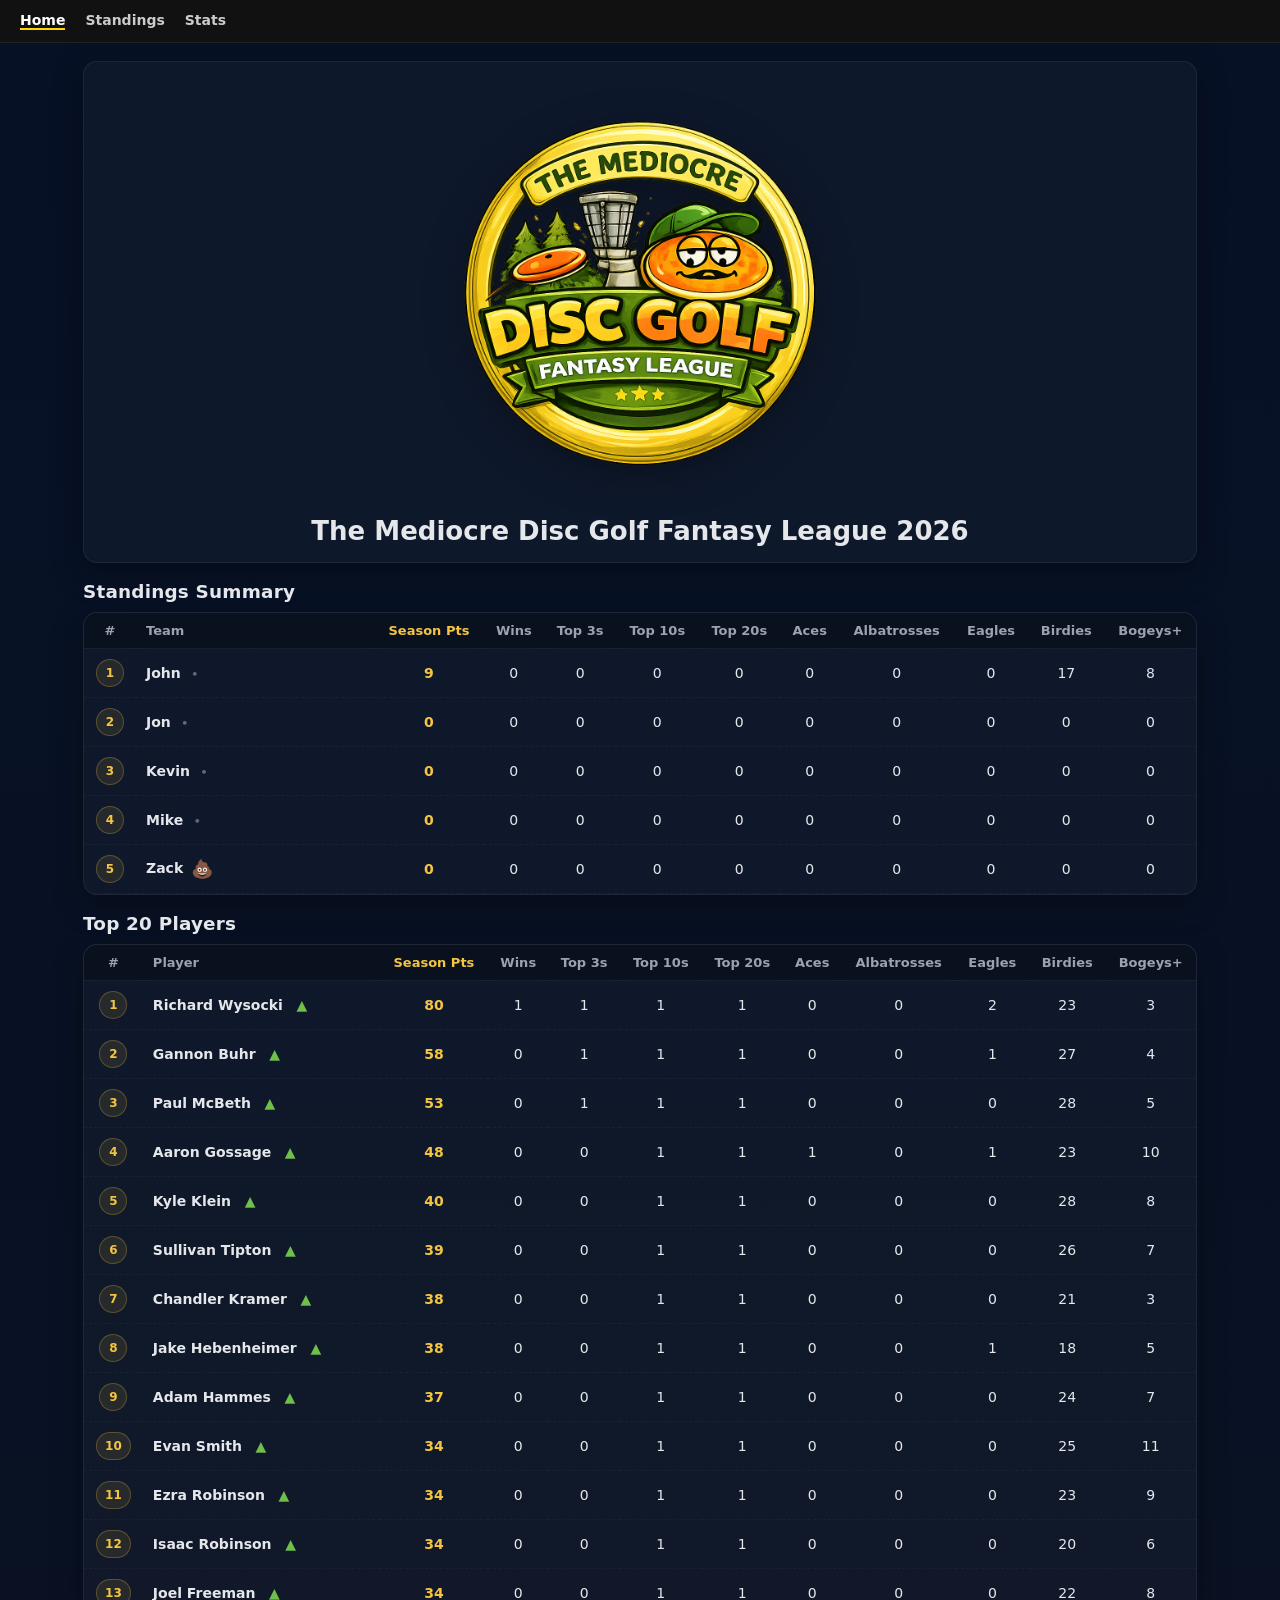
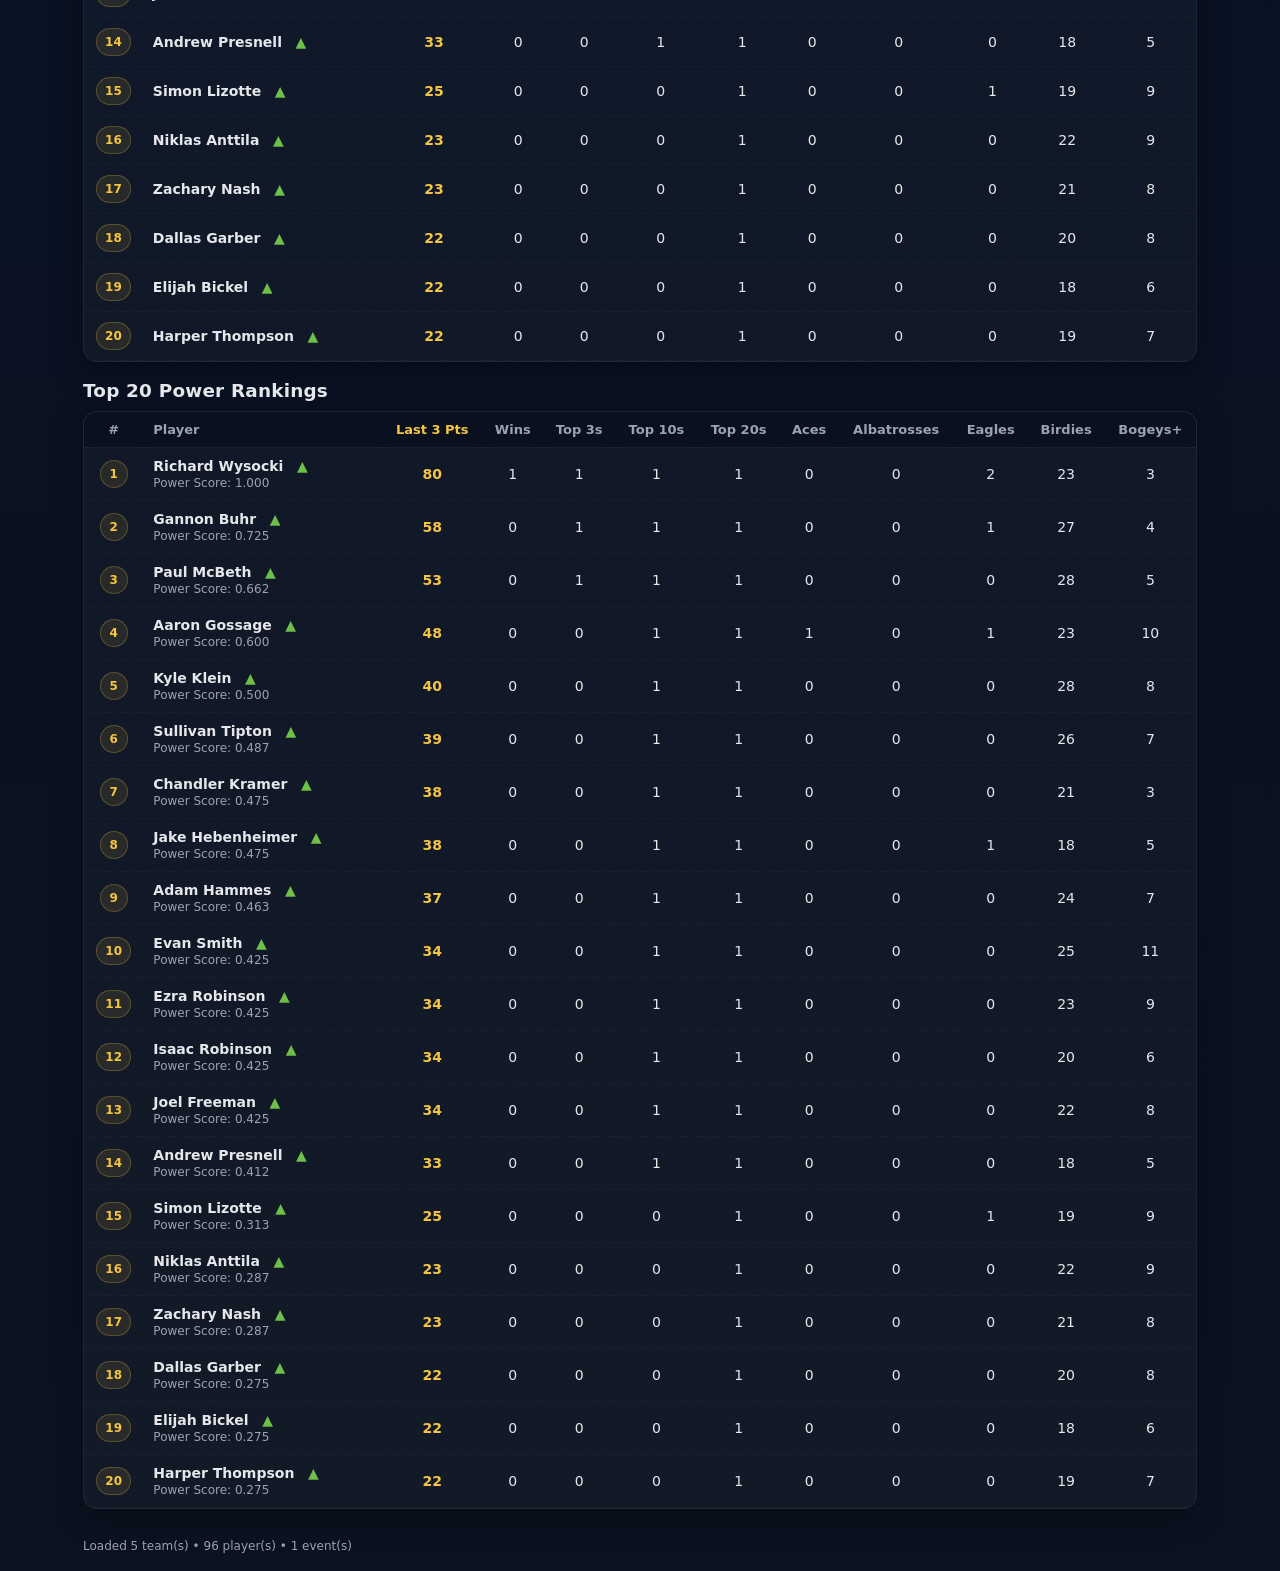
==== commit 535fb930: "Update index.html" ====
--- a/index.html
+++ b/index.html
@@ -1,5 +1,3 @@
-
-  
 
 
 <!doctype html>
@@ -10,9 +8,34 @@
   <title>The Mediocre Disc Golf Fantasy League — Home</title>
   <link rel="stylesheet" href="assets/style.css" />
   <style>
-    .index-sections {
+    :root {
+      --mdgfl-gold: #f5c542;
+      --mdgfl-green: #6fbf4b;
+      --mdgfl-yellow: #f5c542;
+    }
+
+    .home-wrap {
       display: grid;
       gap: 18px;
+      width: min(1200px, calc(100% - 32px));
+      margin: 0 auto;
+    }
+   
+    .hero {
+      text-align: center;
+      padding: 26px 18px 16px;
+    }
+
+    .hero-logo {
+      width: min(420px, 82vw);
+      max-width: 100%;
+      display: block;
+      margin: 0 auto 8px;
+      filter: drop-shadow(0 10px 20px rgba(0,0,0,.28));
+    }
+
+    .hero h1 {
+      margin: 0;
     }
 
     .section-head {
@@ -26,38 +49,58 @@
 
     .section-head h2 {
       margin: 0;
-      font-size: 1.05rem;
+      font-size: 1.15rem;
       letter-spacing: .2px;
     }
 
-    .summary-table,
-    #standingsSummaryTable,
-    #topPlayersTable,
-    #powerRankingsTable {
-      width: 100%;
+    .section-head .meta {
+      font-size: .92rem;
     }
 
     .summary-table th,
     .summary-table td {
       white-space: nowrap;
       vertical-align: middle;
-    }
-
-    .summary-table td.name-cell {
+      padding-left: 10px;
+      padding-right: 10px;
+    }
+
+    .summary-table td.name-cell,
+    .summary-table th.name-cell {
       white-space: normal;
       min-width: 220px;
+      text-align: left;
     }
 
     .summary-table td.points-cell,
     .summary-table th.points-cell {
       font-weight: 800;
-      color: #f5c542;
+      color: var(--mdgfl-gold);
+      text-align: center;
     }
 
     .summary-table.compact td,
     .summary-table.compact th {
       padding-top: 10px;
       padding-bottom: 10px;
+    }
+
+    /* Center # column */
+    .summary-table th:first-child,
+    .summary-table td:first-child {
+      text-align: center;
+    }
+
+    /* Keep Team / Player column left aligned */
+    .summary-table th:nth-child(2),
+    .summary-table td:nth-child(2) {
+      text-align: left;
+    }
+
+    /* Center all stat columns starting from Wins onward */
+    .summary-table th:nth-child(n+4),
+    .summary-table td:nth-child(n+4) {
+      text-align: center;
     }
 
     .rank-pill {
@@ -69,7 +112,7 @@
       border-radius: 999px;
       border: 1px solid rgba(245, 197, 66, .25);
       background: rgba(245, 197, 66, .10);
-      color: #f5c542;
+      color: var(--mdgfl-gold);
       font-weight: 800;
       font-size: 12px;
     }
@@ -85,15 +128,22 @@
       vertical-align: middle;
     }
 
-    .movement.up { color: #6fbf4b; }
-    .movement.down { color: #f5c542; }
+    .movement.up {
+      color: var(--mdgfl-green);
+    }
+
+    .movement.down {
+      color: var(--mdgfl-yellow);
+    }
+
     .movement.flat {
       color: rgba(255,255,255,.35);
       font-size: 11px;
       min-width: 12px;
     }
+
     .movement.poo {
-      font-size: 20px;
+      font-size: 18px;
       line-height: 1;
     }
 
@@ -108,6 +158,38 @@
       display: block;
       margin-top: 2px;
       font-size: 12px;
+    }
+
+    .standings-section,
+    .home-wrap > section {
+      width: 100%;
+      min-width: 0;
+    }
+
+    @media (max-width: 900px) {
+      .hero-logo { width: min(300px, 76vw); }
+    }
+
+    html, body {
+      max-width: 100%;
+      overflow-x: hidden;
+    }
+
+    .card.table-wrap {
+      max-width: 100%;
+      overflow-x: auto;
+      overflow-y: hidden;
+      -webkit-overflow-scrolling: touch;
+      overscroll-behavior-x: contain;
+    }
+
+    .card.table-wrap > table,
+    .summary-table,
+    #standingsSummaryTable,
+    #topPlayersTable,
+    #powerRankingsTable {
+      width: max-content;
+      min-width: 100%;
     }
   </style>
 </head>
@@ -118,15 +200,12 @@
     <a href="stats.html" class="nav-link">Stats</a>
   </nav>
 
-  <div class="wrap">
-    <header class="header">
-      <img class="logo-img" src="assets/logo.png" alt="The Mediocre Disc Golf Fantasy League logo">
-      <div>
-        <h1>The Mediocre Disc Golf Fantasy League • 2026</h1>
-      </div>
-    </header>
-
-    <div class="index-sections">
+  <div class="wrap home-wrap">
+    <section class="hero card">
+      <img class="hero-logo" src="assets/logo.png" alt="The Mediocre Disc Golf Fantasy League logo">
+      <h1>The Mediocre Disc Golf Fantasy League 2026</h1>
+    </section>
+
     <section class="standings-section">
       <div class="section-head">
         <h2>Standings Summary</h2>
@@ -159,7 +238,7 @@
     <section>
       <div class="section-head">
         <h2>Top 20 Players</h2>
-        </div>
+      </div>
       <div class="card table-wrap">
         <table class="summary-table" id="topPlayersTable">
           <thead>
@@ -188,7 +267,7 @@
     <section>
       <div class="section-head">
         <h2>Top 20 Power Rankings</h2>
-        </div>
+      </div>
       <div class="card table-wrap">
         <table class="summary-table" id="powerRankingsTable">
           <thead>
@@ -213,7 +292,6 @@
         </table>
       </div>
     </section>
-    </div>
 
     <footer class="muted footer" id="footer"></footer>
   </div>
@@ -422,22 +500,14 @@
         tbody.innerHTML = `<tr><td colspan="12" class="muted" style="padding:16px;">No teams found in <code>rosters.json</code>.</td></tr>`;
         return;
       }
-      const isSingleEventStandings = previousRankMap.size > 0 && Array.from(previousRankMap.values()).every(rank => rank === 1);
       teams.forEach((team, idx) => {
+        const move = movementInfo(idx + 1, previousRankMap.get(team.name));
         const isLast = idx === teams.length - 1;
 
-        let indicator;
-        if (isLast) {
-          indicator = '<span class="movement poo" title="Meme of Shame">💩</span>';
-        } else if (isSingleEventStandings) {
-          indicator = idx === 0
-            ? '<span class="movement up" title="First place after event 1">▲</span>'
-            : '<span class="movement down" title="Below first after event 1">▼</span>';
-        } else {
-          const move = movementInfo(idx + 1, previousRankMap.get(team.name));
-          indicator = movementHtml(move);
-        }
-
+        const indicator = isLast
+          ? '<span class="movement poo" title="Meme of Shame">💩</span>'
+          : movementHtml(move);
+        
         const tr = document.createElement('tr');
         tr.innerHTML = `
           <td><span class="rank-pill">${idx + 1}</span></td>
@@ -669,9 +739,7 @@
 
       const teamsCurrent = buildTeamStandings(events, roster, pointsByEvent, rowsByEvent);
       const teamsPrevious = buildTeamStandings(previousEvents, roster, pointsByEvent, rowsByEvent);
-      const previousTeamRanks = previousEvents.length === 0
-        ? new Map(teamsCurrent.map(t => [t.name, 1]))
-        : buildRankMap(teamsPrevious, t => t.name);
+      const previousTeamRanks = buildRankMap(teamsPrevious, t => t.name);
       buildStandingsSummary(teamsCurrent, previousTeamRanks, standingsBody);
 
       const currentPlayerData = computePlayerTotals(events, rowsByEvent, 3);
@@ -701,4 +769,3 @@
   </script>
 </body>
 </html>
-
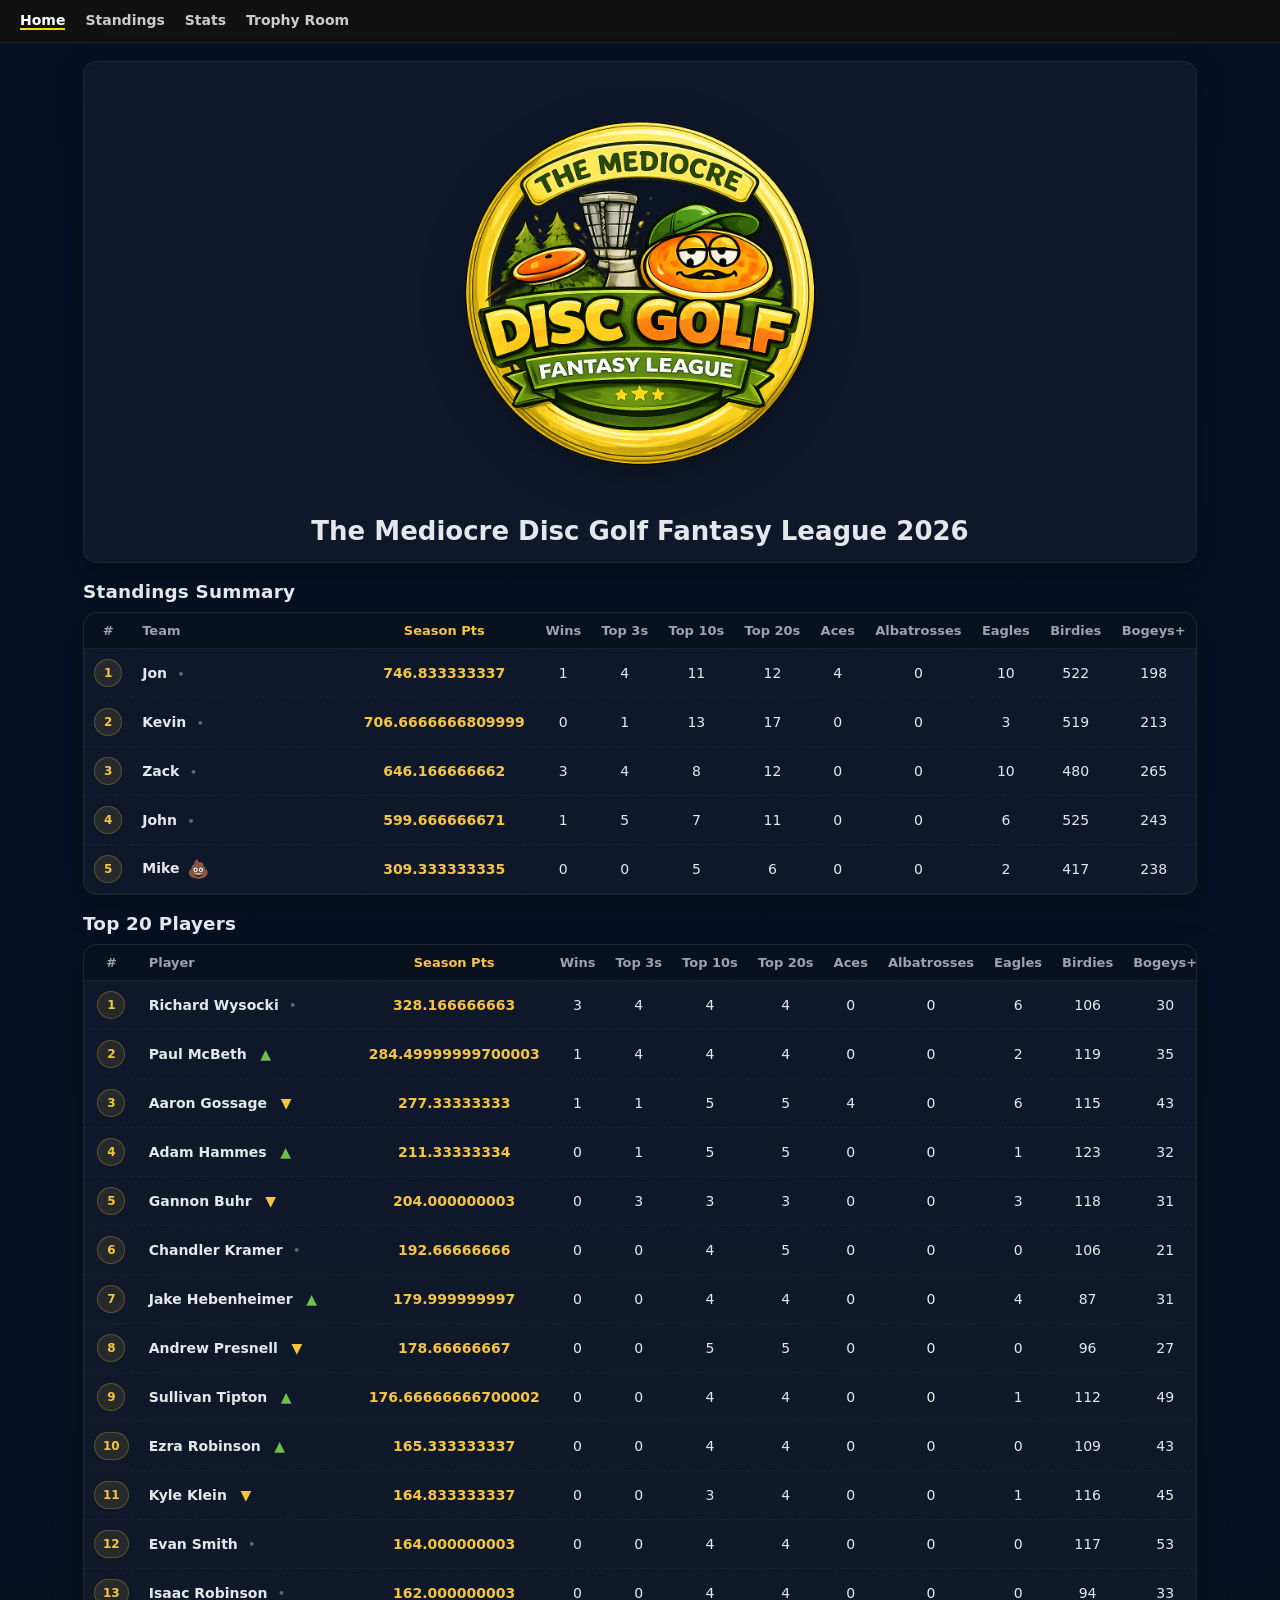
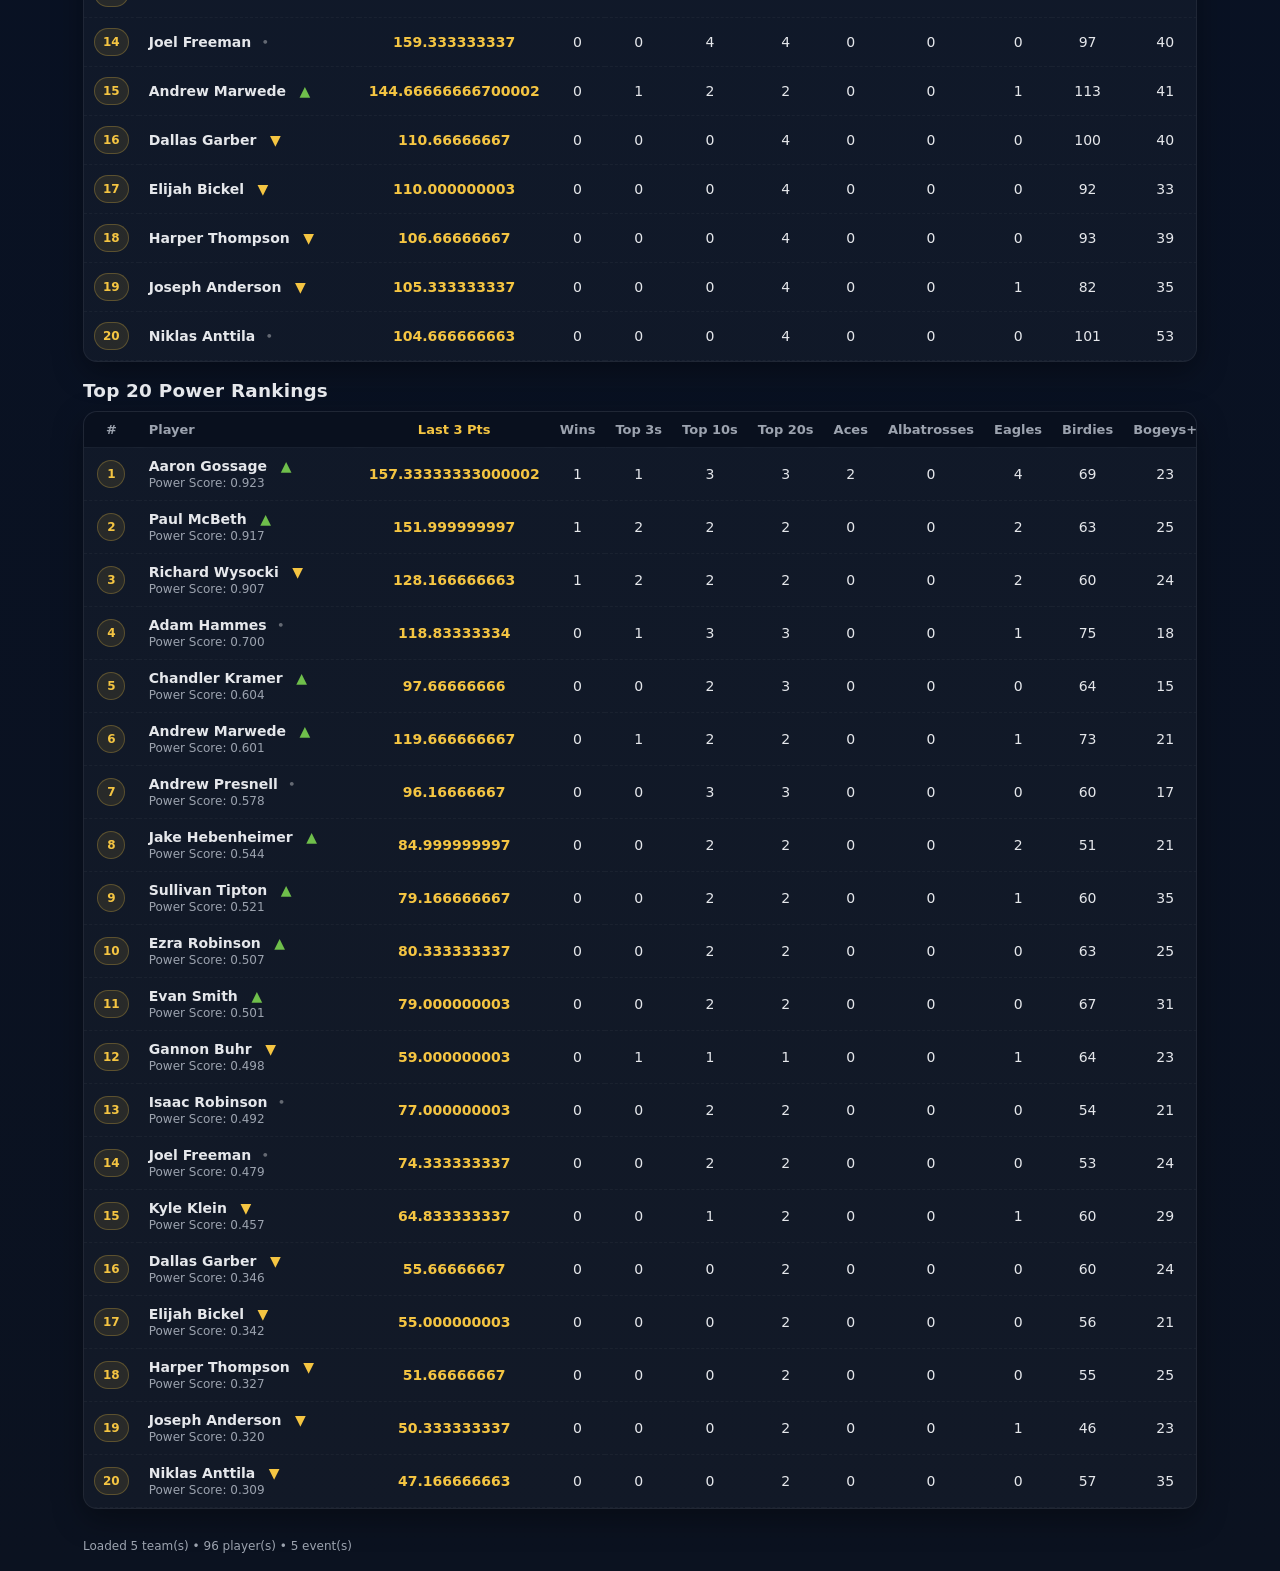
==== commit af709401: "Update index.html" ====
--- a/index.html
+++ b/index.html
@@ -198,6 +198,7 @@
     <a href="index.html" class="nav-link">Home</a>
     <a href="standings.html" class="nav-link">Standings</a>
     <a href="stats.html" class="nav-link">Stats</a>
+    <a href="trophy.html" class="nav-link">Trophy Room</a>
   </nav>
 
   <div class="wrap home-wrap">
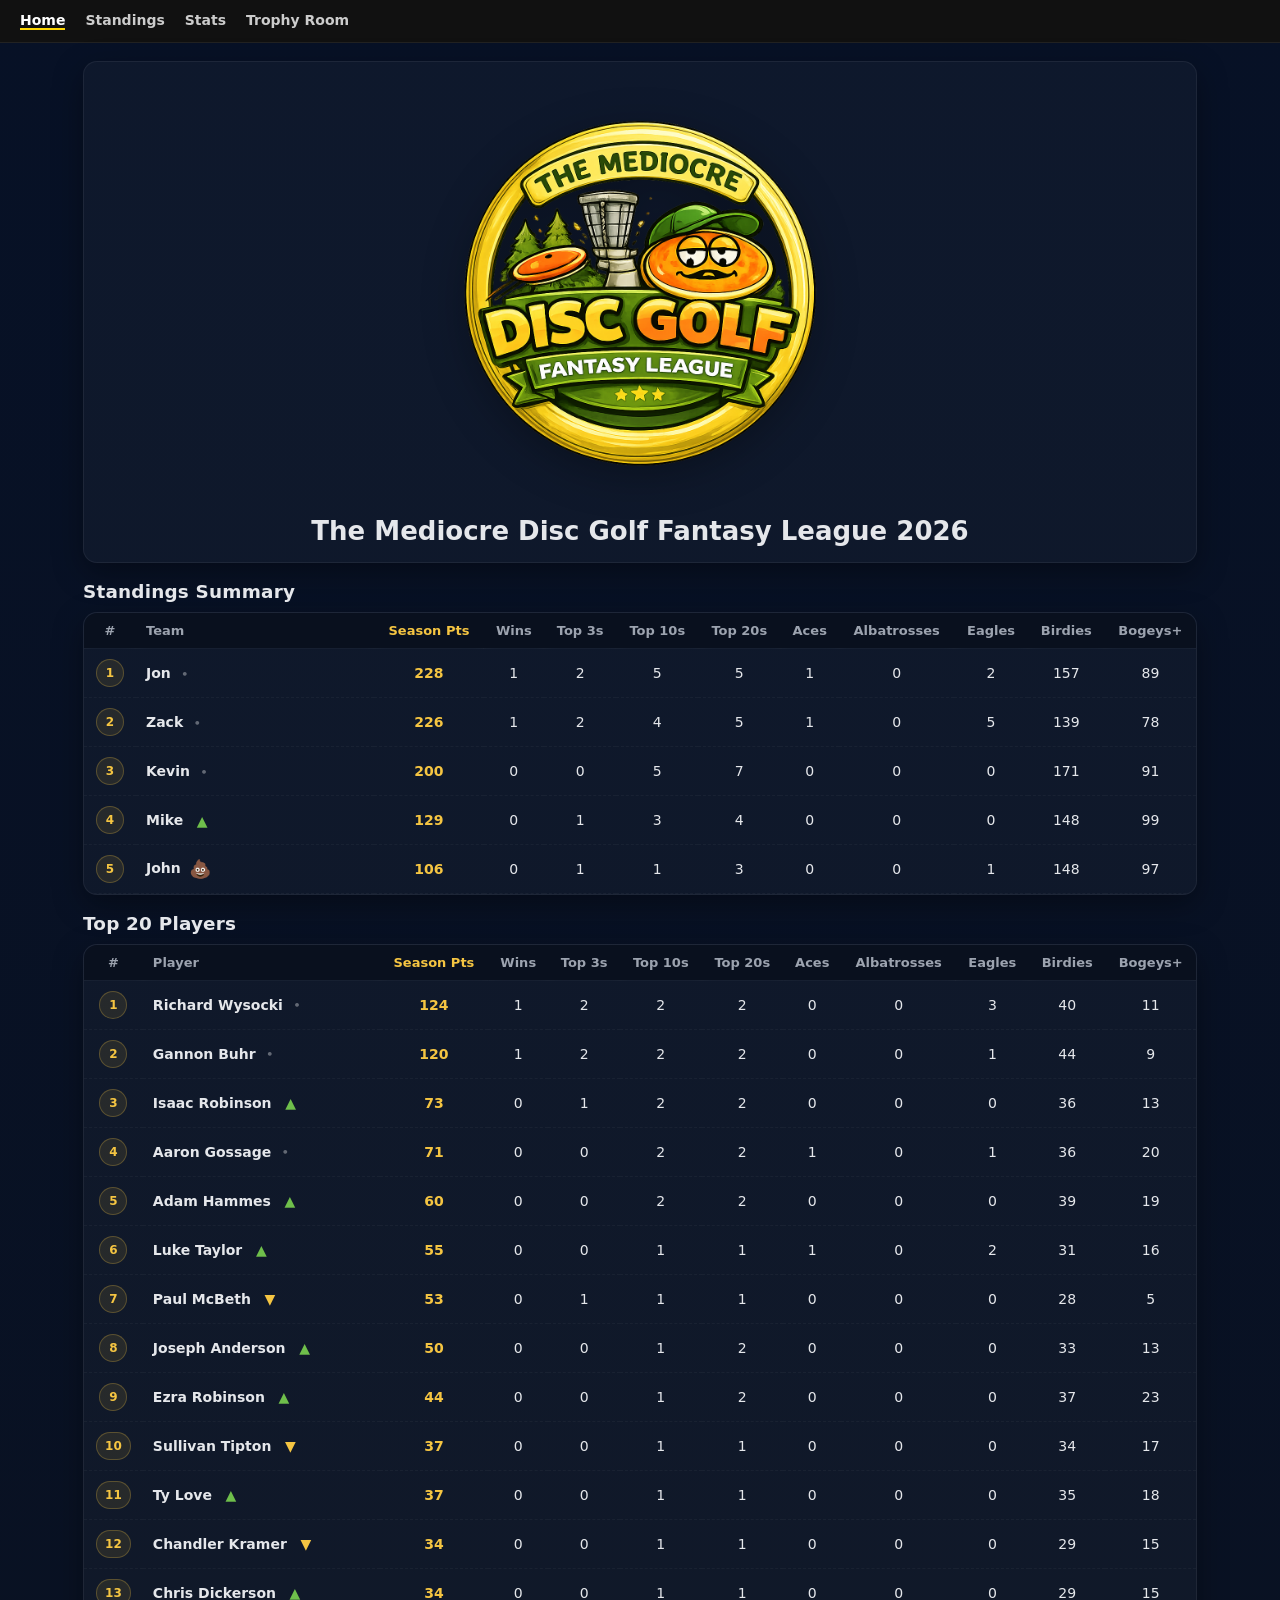
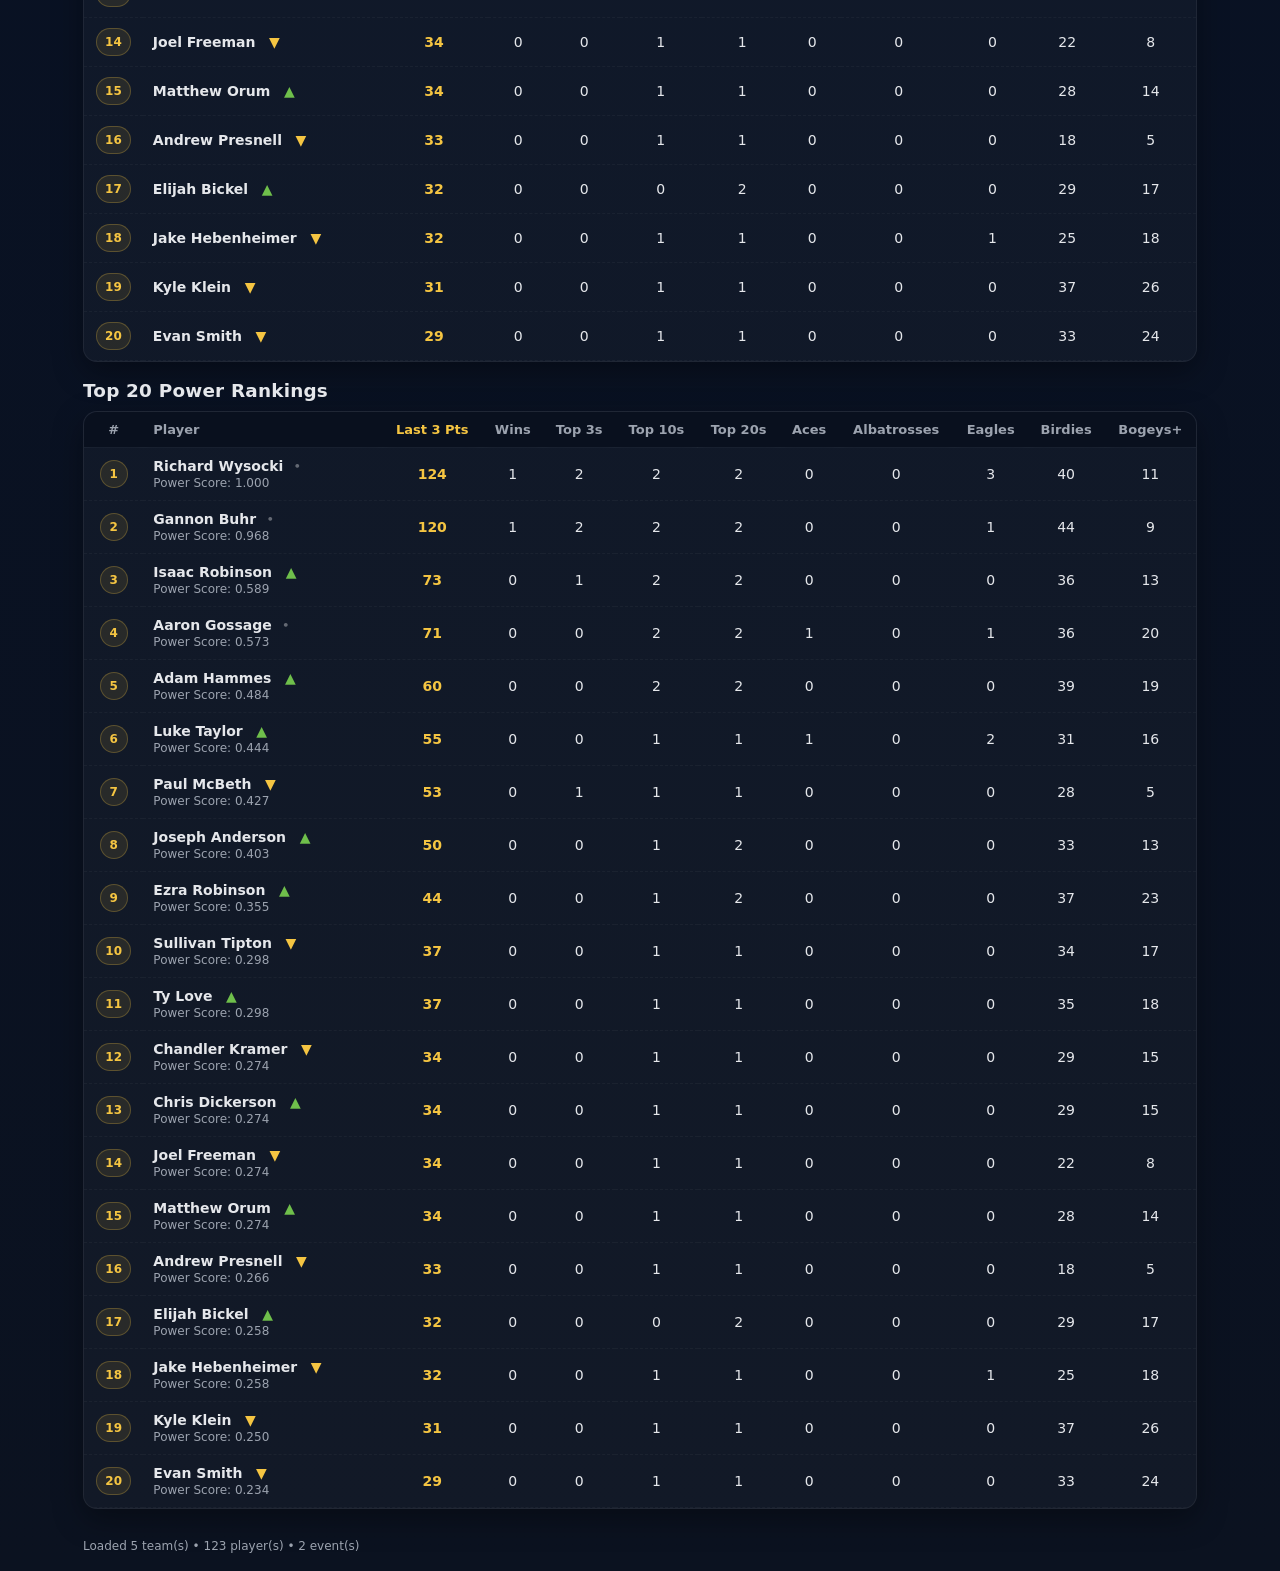
==== commit 6e844ef6: "Update index.html" ====
--- a/index.html
+++ b/index.html
@@ -375,7 +375,7 @@
       if (!res.ok) throw new Error(`Failed to load ${path} (${res.status})`);
       const events = await res.json();
       if (!Array.isArray(events)) throw new Error('events.json must be an array');
-      return events.filter(e => e && e.id && e.csv);
+      return events.filter(e => e && e.id && e.stats_csv);
     }
 
     async function loadRosters(){
@@ -729,7 +729,7 @@
       const rowsByEvent = new Map();
       const pointsByEvent = new Map();
       for (const evt of events) {
-        const rows = await loadEventCsv(evt.csv);
+        const rows = await loadEventCsv(evt.stats_csv);
         rowsByEvent.set(evt.id, rows);
         const pointMap = new Map();
         rows.forEach(row => pointMap.set(String(row.pdga), row.points));
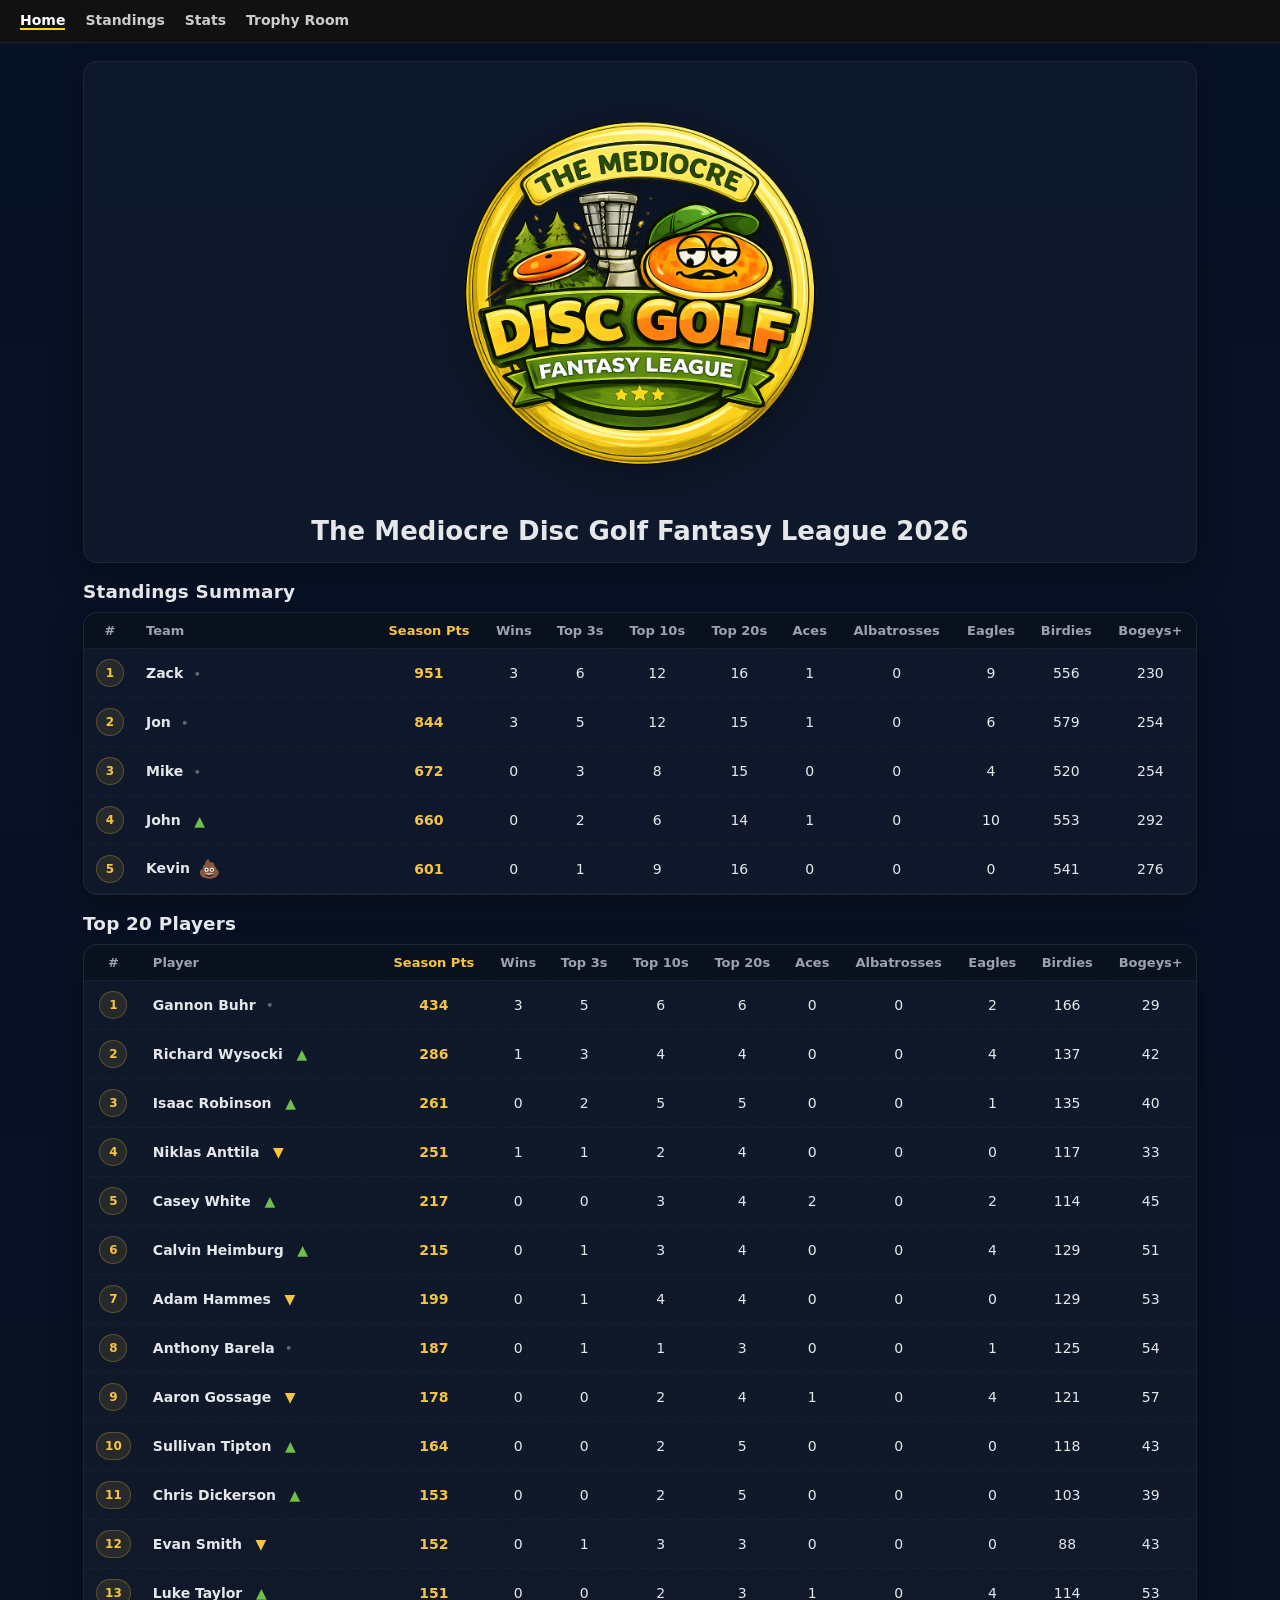
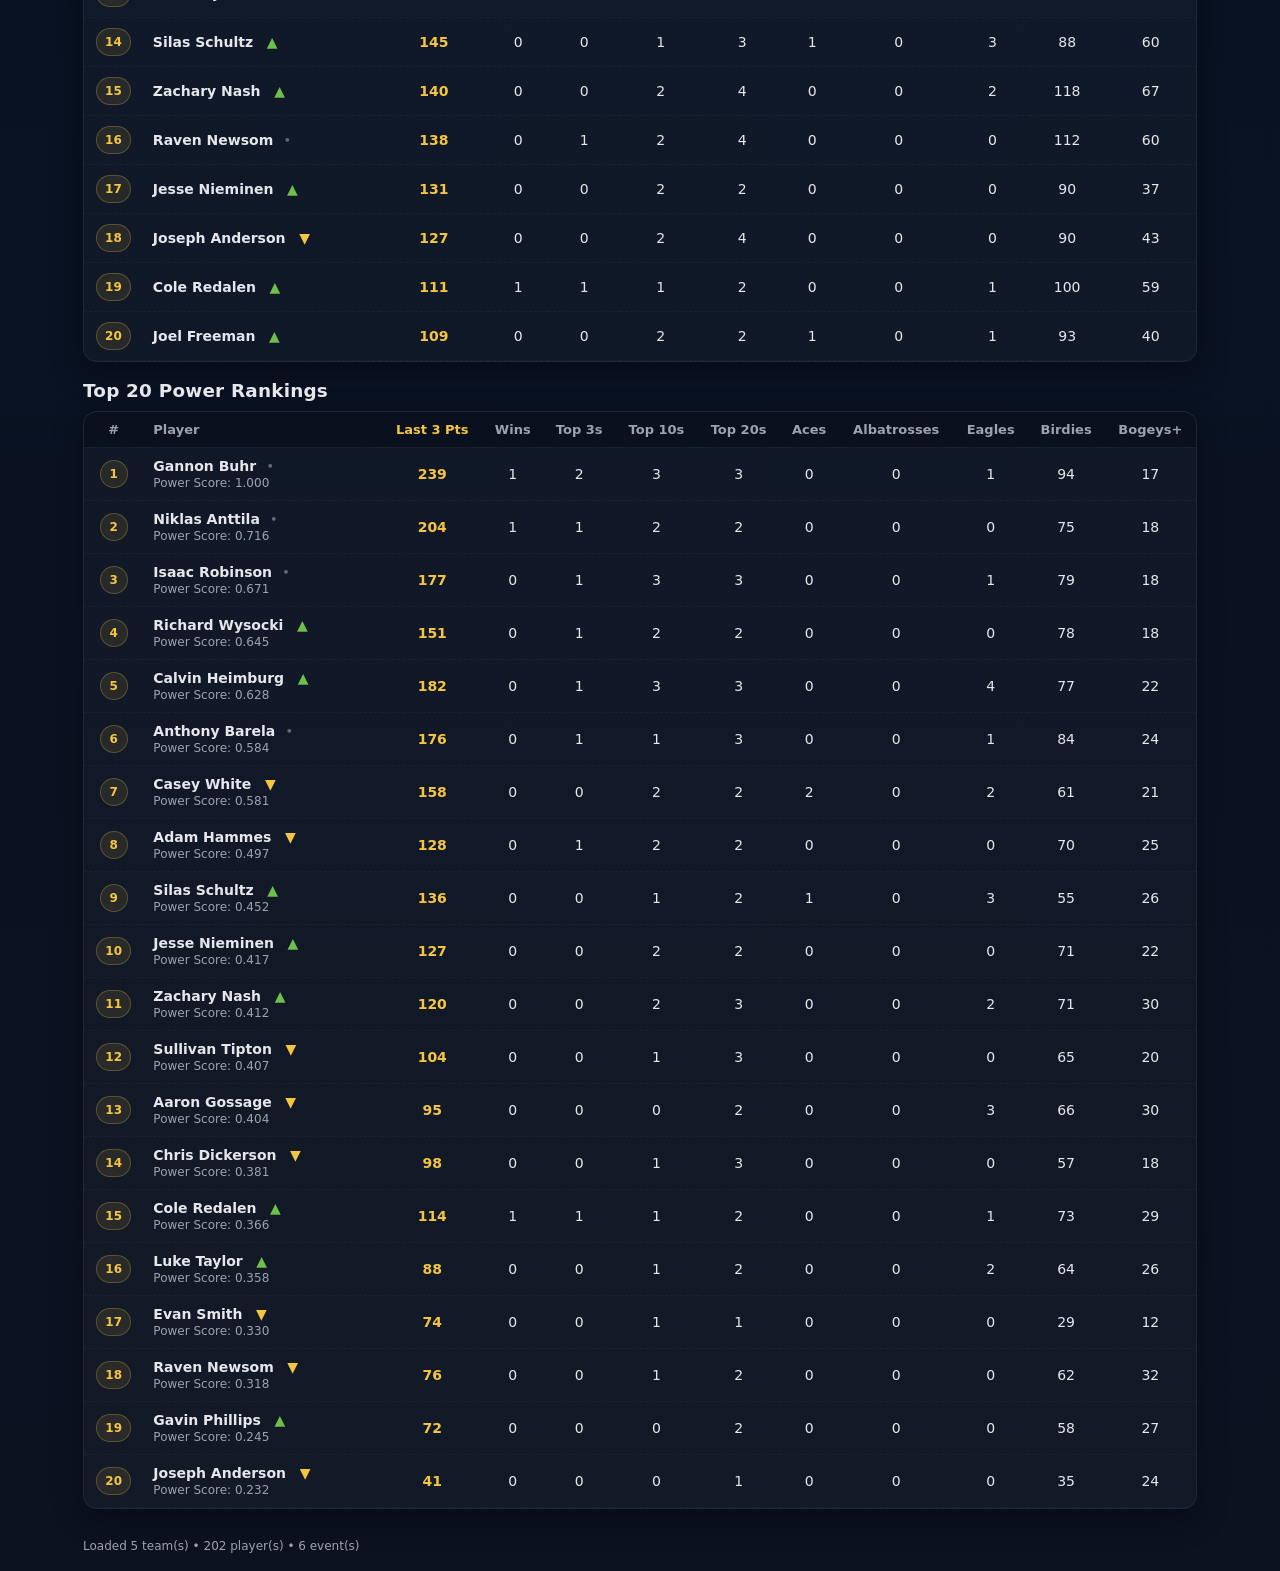
==== commit 16e51e02: "Update index.html" ====
--- a/index.html
+++ b/index.html
@@ -1,3 +1,4 @@
+
 
 
 <!doctype html>
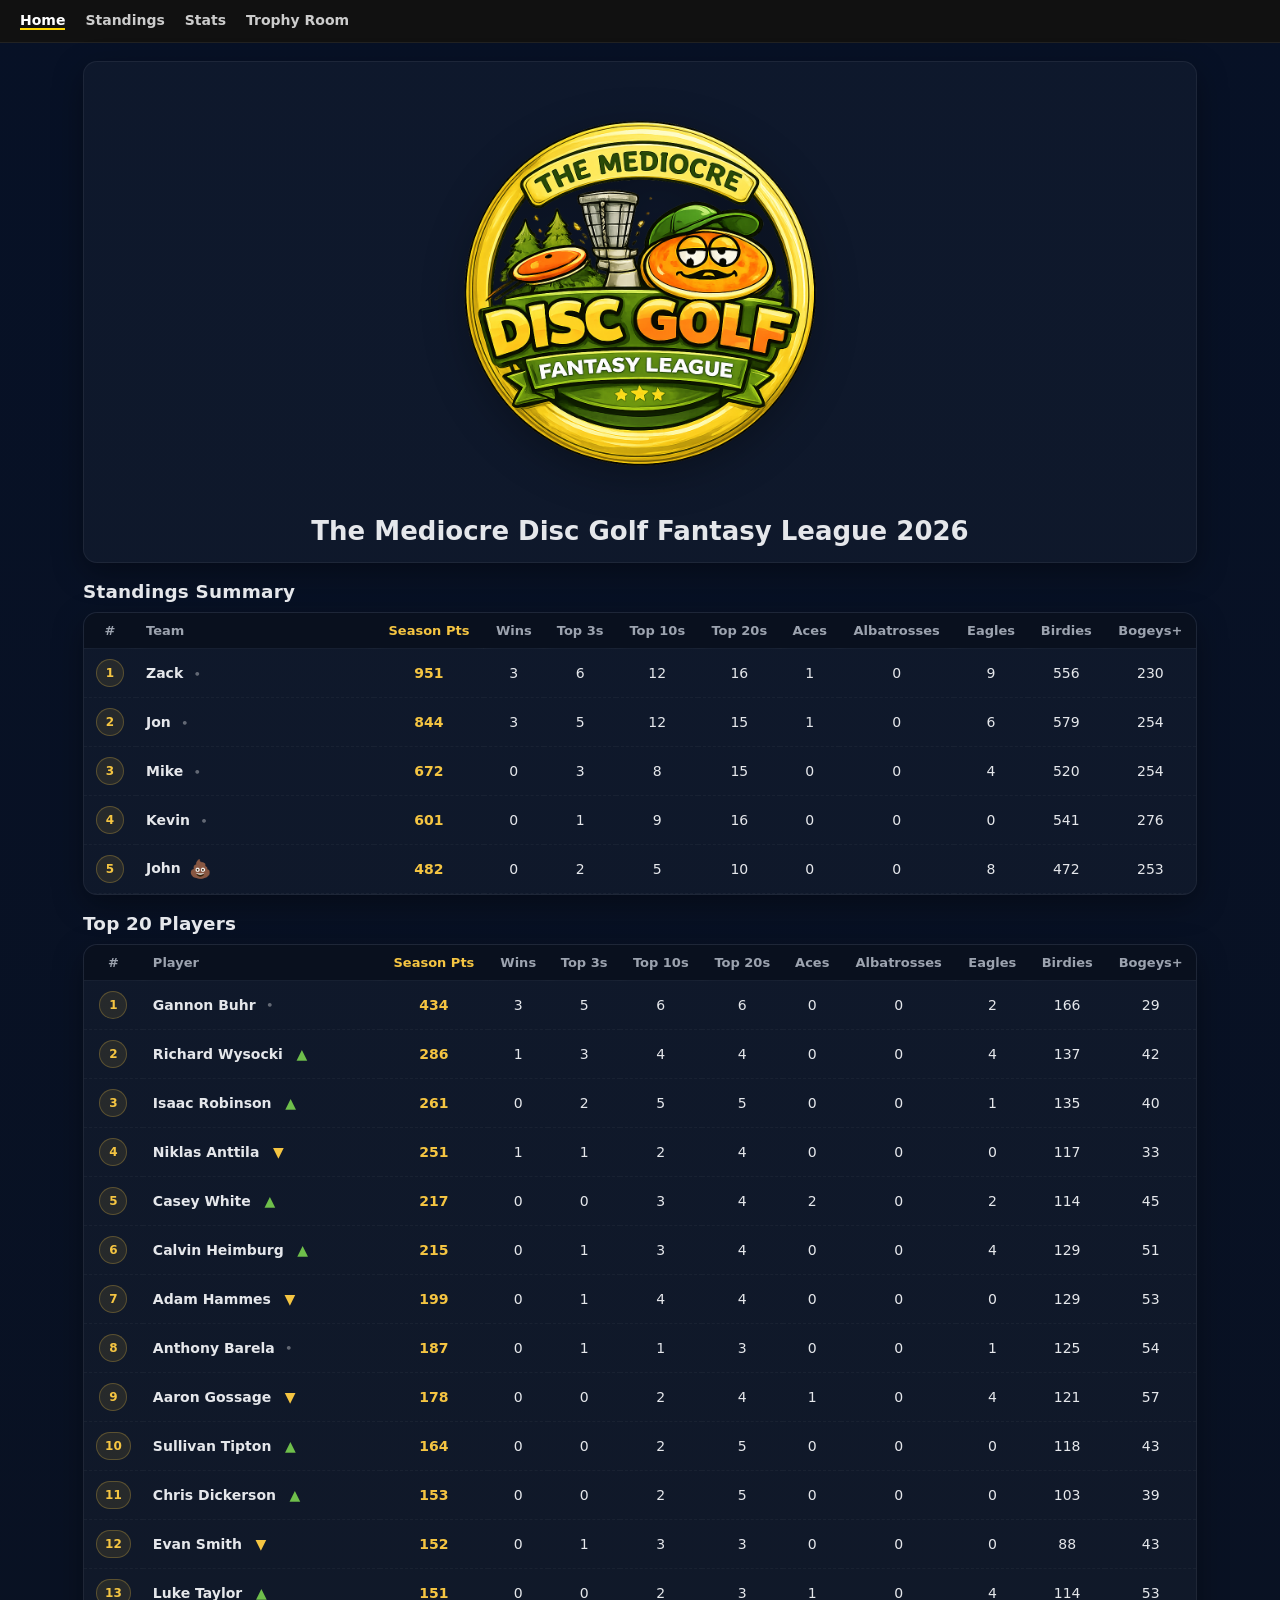
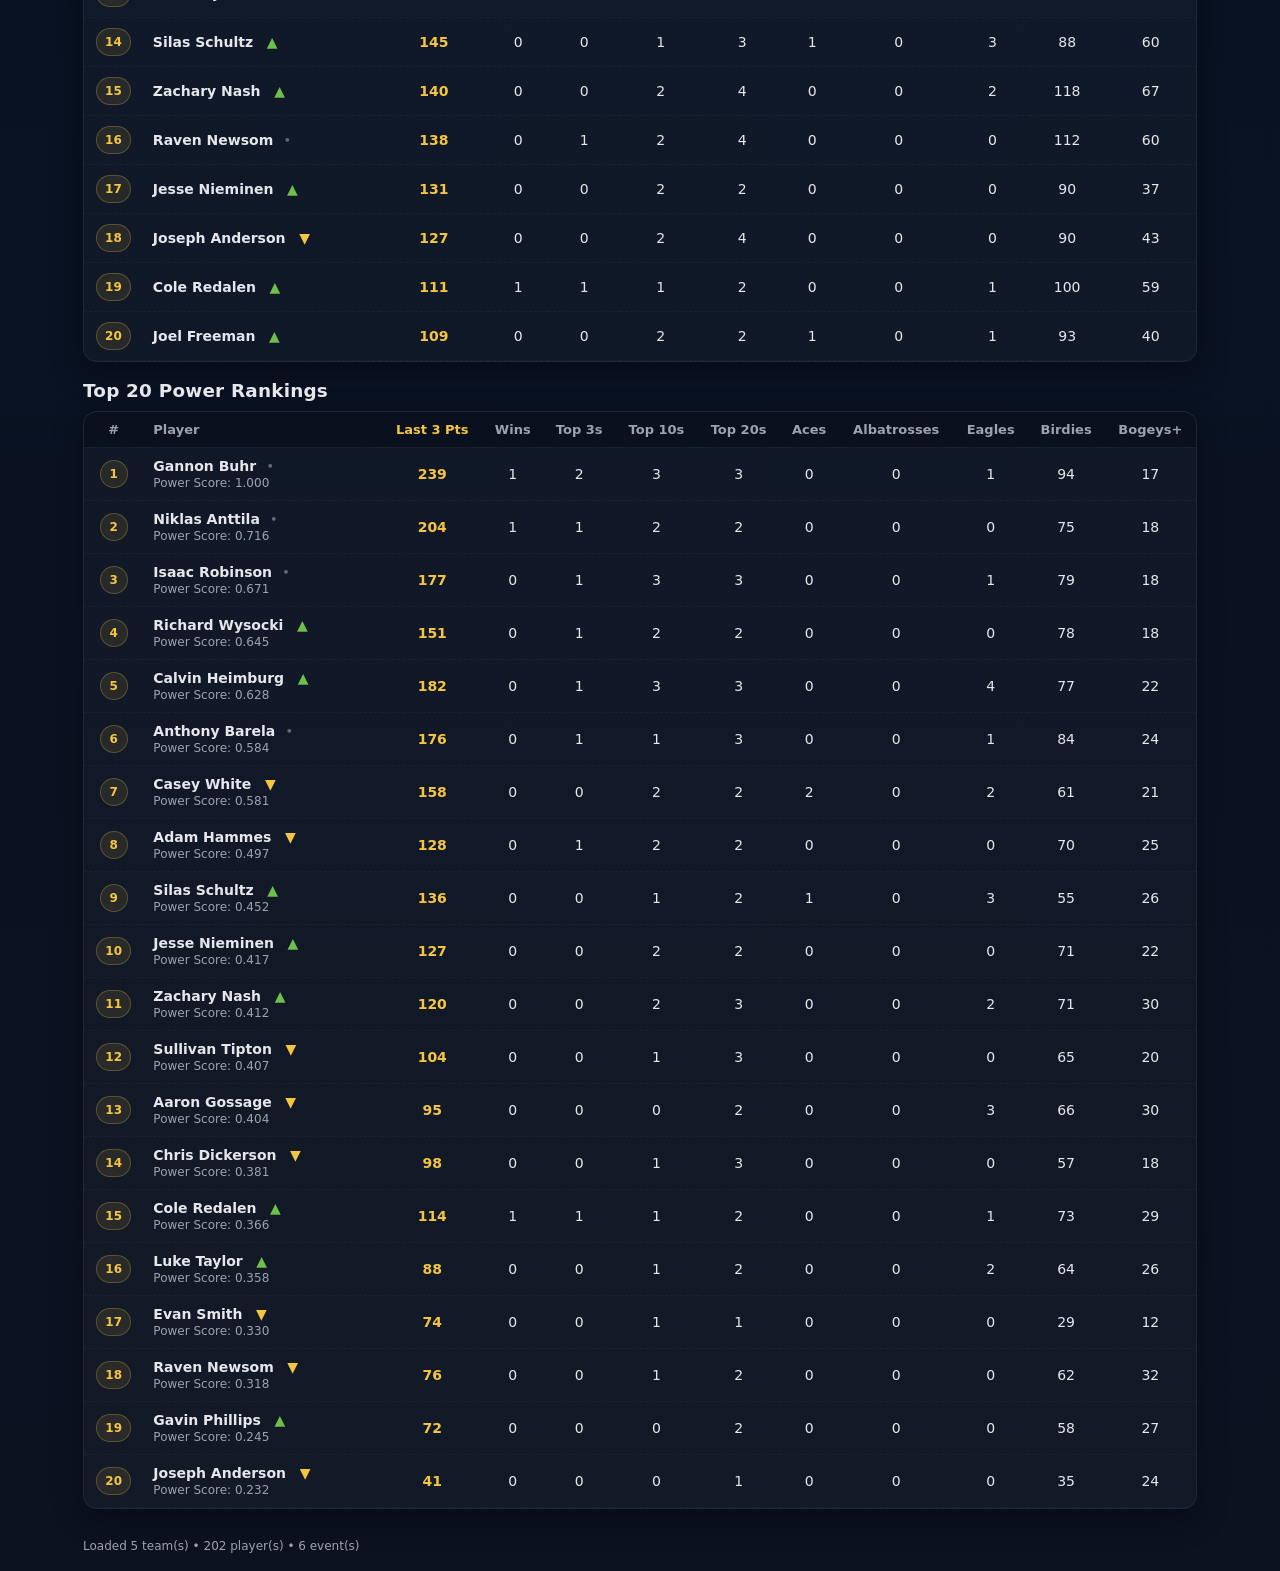
==== commit 87c9a906: "Update index.html" ====
--- a/index.html
+++ b/index.html
@@ -584,54 +584,171 @@
       });
     }
 
-    function buildTeamStandings(events, roster, pointsByEvent, rowsByEvent) {
-      const teams = (roster?.teams || []).map((t, idx) => ({
-        index: idx,
-        name: (t?.name || `Team ${idx+1}`),
-        players: (t?.players || []).filter(p => p && p.pdga)
-      }));
+    function clone(obj) {
+      return JSON.parse(JSON.stringify(obj ?? null));
+    }
+
+    function normalizeRosterData(roster) {
+      return {
+        ...roster,
+        eventRosters: roster?.eventRosters && typeof roster.eventRosters === "object" ? roster.eventRosters : {},
+        teams: Array.isArray(roster?.teams) ? roster.teams : []
+      };
+    }
+
+    function eventRosterTeams(roster, eventId, events) {
+      const data = normalizeRosterData(roster);
+      const id = String(eventId || "").toLowerCase();
+
+      if (data.eventRosters?.[id]?.teams) {
+        return clone(data.eventRosters[id].teams);
+      }
+
+      const idx = events.findIndex(evt => String(evt.id).toLowerCase() === id);
+      for (let i = idx - 1; i >= 0; i--) {
+        const prevId = String(events[i].id).toLowerCase();
+        if (data.eventRosters?.[prevId]?.teams) {
+          return clone(data.eventRosters[prevId].teams);
+        }
+      }
+
+      return clone(data.teams || []);
+    }
+
+    function activeRosterPlayerSet(roster) {
+      const data = normalizeRosterData(roster);
+      const active = new Set();
+      (data.teams || []).forEach(team => {
+        (team.players || []).forEach(p => {
+          const id = String(p?.pdga || "").trim();
+          if (id) active.add(id);
+        });
+      });
+      return active;
+    }
+
+    function makeTeamShells(roster, events) {
+      const data = normalizeRosterData(roster);
+      const byName = new Map();
+
+      (data.teams || []).forEach((team, idx) => {
+        const name = team?.name || `Team ${idx + 1}`;
+        if (!byName.has(name)) byName.set(name, { index: idx, name, playersById: new Map() });
+      });
+
+      events.forEach(evt => {
+        eventRosterTeams(data, evt.id, events).forEach((team, idx) => {
+          const name = team?.name || `Team ${idx + 1}`;
+          if (!byName.has(name)) byName.set(name, { index: idx, name, playersById: new Map() });
+        });
+      });
+
+      return Array.from(byName.values());
+    }
+
+    // This is intentionally aligned with standings.html: event-specific roster first,
+    // then fallback to the most recent previous event roster, then active roster.
+    function computeTeamsLikeStandings(events, roster, pointsByEvent) {
+      const activePlayers = activeRosterPlayerSet(roster);
+      const teams = makeTeamShells(roster, events);
 
       for (const team of teams) {
-        for (const p of team.players) {
-          const perEvent = events.map(evt => {
-            const m = pointsByEvent.get(evt.id);
-            return m ? (m.get(String(p.pdga)) || 0) : 0;
+        team._countedByEvent = [];
+        team._perEvent = [];
+
+        events.forEach((evt, eventIdx) => {
+          const eventTeams = eventRosterTeams(roster, evt.id, events);
+          const eventTeam = eventTeams.find(t => (t?.name || "") === team.name) || { players: [] };
+
+          const eventPlayers = (eventTeam.players || [])
+            .filter(p => p && p.pdga)
+            .map(p => ({
+              ...p,
+              _id: String(p.pdga || p.player || ""),
+              _isActive: activePlayers.has(String(p.pdga || ""))
+            }));
+
+          const eventMap = pointsByEvent.get(evt.id);
+
+          eventPlayers.forEach(p => {
+            const raw = eventMap ? eventMap.get(String(p.pdga)) : 0;
+            const score = Number.isFinite(Number(raw)) ? Number(raw) : 0;
+
+            if (!team.playersById.has(p._id)) {
+              team.playersById.set(p._id, {
+                ...p,
+                _perEvent: events.map(() => 0),
+                _countedSeason: 0,
+                _rawSeason: 0,
+                _isActive: p._isActive
+              });
+            }
+
+            const stored = team.playersById.get(p._id);
+            stored.player = stored.player || p.player;
+            stored.pdga = stored.pdga || p.pdga;
+            stored._isActive = activePlayers.has(String(stored.pdga || ""));
+            stored._perEvent[eventIdx] = score;
           });
-          p._perEvent = perEvent;
-          p._rawSeason = sum(perEvent);
-          p._id = String(p.pdga || p.player || '');
-        }
-
-        team._countedByEvent = events.map((evt, i) => {
-          const scored = team.players.map(p => ({
-            id: p._id,
-            score: Number(p._perEvent[i] || 0),
-            rawSeason: Number(p._rawSeason || 0),
-            name: String(p.player || '')
-          }));
-
-          scored.sort((a, b) => (b.score - a.score) || (b.rawSeason - a.rawSeason) || a.name.localeCompare(b.name));
+
+          const scored = eventPlayers.map(p => {
+            const stored = team.playersById.get(p._id);
+            return {
+              id: p._id,
+              score: Number(stored?._perEvent[eventIdx] ?? 0),
+              name: String(p.player || "")
+            };
+          });
+
+          scored.sort((a, b) => (b.score - a.score) || a.name.localeCompare(b.name));
+
           const keep = new Set();
           if (scored.length <= 5) {
             scored.forEach(s => keep.add(s.id));
-            return keep;
+          } else {
+            const cutoffScore = scored[4].score;
+            const above = scored.filter(s => s.score > cutoffScore);
+            above.forEach(s => keep.add(s.id));
+
+            const remainingSlots = 5 - above.length;
+            const tied = scored
+              .filter(s => s.score === cutoffScore)
+              .sort((a, b) => a.name.localeCompare(b.name));
+
+            tied.slice(0, Math.max(0, remainingSlots)).forEach(s => keep.add(s.id));
           }
 
-          const cutoffScore = scored[4].score;
-          const above = scored.filter(s => s.score > cutoffScore);
-          above.forEach(s => keep.add(s.id));
-          const remainingSlots = 5 - above.length;
-          const tied = scored.filter(s => s.score === cutoffScore)
-            .sort((a, b) => (b.rawSeason - a.rawSeason) || a.name.localeCompare(b.name));
-          tied.slice(0, Math.max(0, remainingSlots)).forEach(s => keep.add(s.id));
-          return keep;
+          team._countedByEvent[eventIdx] = keep;
+          team._perEvent[eventIdx] = eventPlayers.reduce((acc, p) => {
+            const stored = team.playersById.get(p._id);
+            return acc + (keep.has(p._id) ? Number(stored?._perEvent[eventIdx] ?? 0) : 0);
+          }, 0);
         });
 
-        team._perEvent = events.map((evt, i) => {
-          const keep = team._countedByEvent[i];
-          return team.players.reduce((acc, p) => acc + (keep.has(p._id) ? Number(p._perEvent[i] || 0) : 0), 0);
-        });
-
+        team.players = Array.from(team.playersById.values());
+
+        for (const p of team.players) {
+          p._rawSeason = sum(p._perEvent);
+          p._countedSeason = team._countedByEvent.reduce((acc, keep, i) => {
+            return acc + (keep.has(p._id) ? Number(p._perEvent[i] ?? 0) : 0);
+          }, 0);
+        }
+
+        team._season = sum(team._perEvent);
+        team.players.sort((a, b) =>
+          (b._countedSeason - a._countedSeason) ||
+          String(a.player || "").localeCompare(String(b.player || ""))
+        );
+      }
+
+      teams.sort((a, b) => (b._season - a._season) || a.name.localeCompare(b.name));
+      return teams;
+    }
+
+    function buildTeamStandings(events, roster, pointsByEvent, rowsByEvent) {
+      const teams = computeTeamsLikeStandings(events, roster, pointsByEvent);
+
+      for (const team of teams) {
         team._stats = {
           aces: 0,
           albies: 0,
@@ -645,11 +762,13 @@
         };
 
         events.forEach((evt, i) => {
-          const keep = team._countedByEvent[i];
+          const keep = team._countedByEvent[i] || new Set();
           const rows = rowsByEvent.get(evt.id) || [];
+
           rows.forEach(row => {
-            const id = String(row.pdga || '');
+            const id = String(row.pdga || "");
             if (!keep.has(id)) return;
+
             team._stats.aces += Number(row.aces || 0);
             team._stats.albies += Number(row.albies || 0);
             team._stats.eagles += Number(row.eagles || 0);
@@ -661,11 +780,8 @@
             if (row.finish !== null && row.finish <= 20) team._stats.top20s += 1;
           });
         });
-
-        team._season = sum(team._perEvent);
-      }
-
-      teams.sort((a,b) => (b._season - a._season) || a.name.localeCompare(b.name));
+      }
+
       return teams;
     }
 
